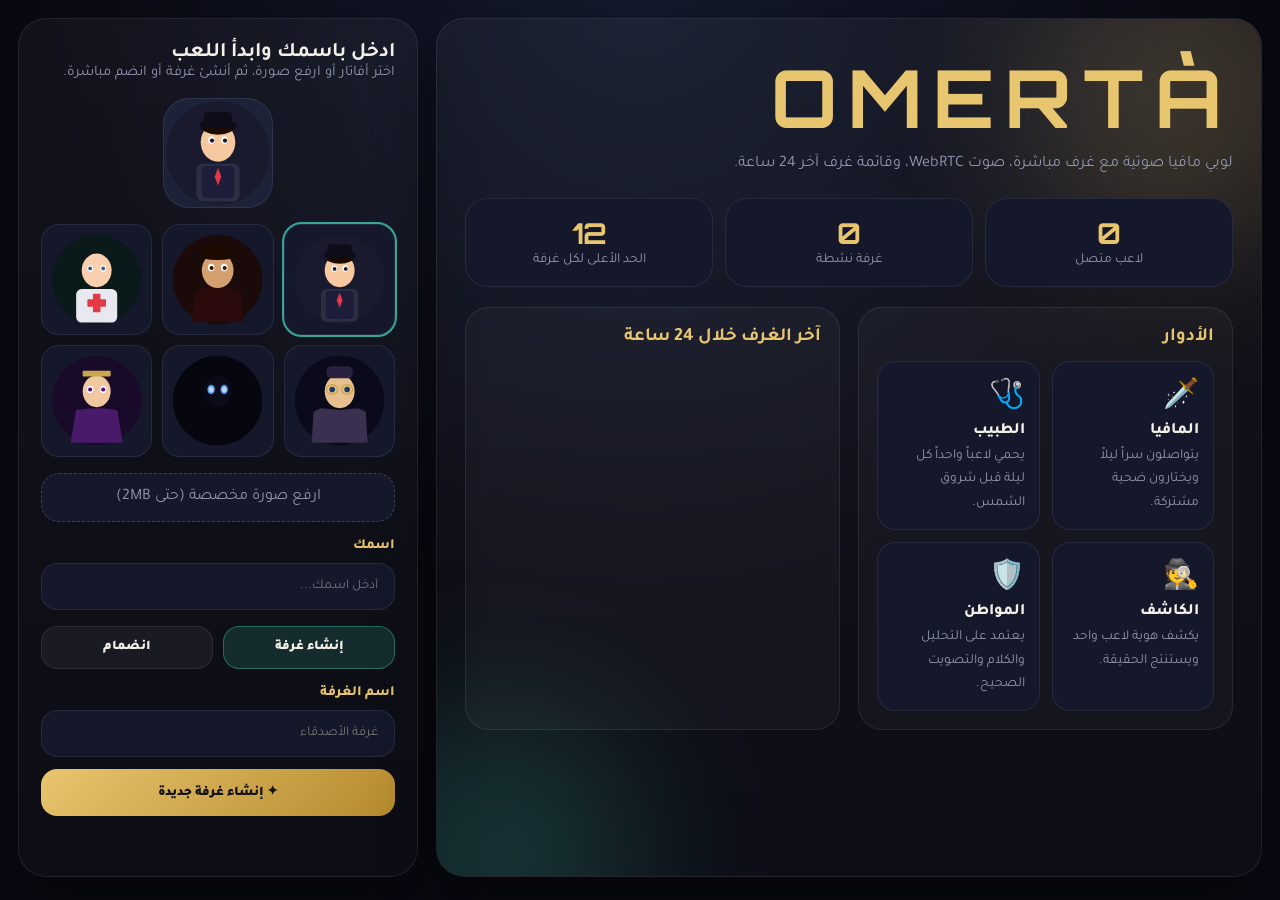
==== templates/index.html @ 63daa4bb "full new version mafia project" ====
<!DOCTYPE html>
<html lang="ar" dir="rtl">
<head>
<meta charset="UTF-8"/>
<meta name="viewport" content="width=device-width,initial-scale=1.0"/>
<title>Omertà — اللوبي</title>
<link rel="preconnect" href="https://fonts.googleapis.com"/>
<link href="https://fonts.googleapis.com/css2?family=Tajawal:wght@300;400;500;700;800&family=Orbitron:wght@500;700;900&display=swap" rel="stylesheet"/>
<style>
:root{--bg:#090912;--card:#15182b;--card2:#1d2239;--line:rgba(255,255,255,.08);--gold:#e8c56f;--mint:#44e4c5;--danger:#ff5a6c;--text:#f4f0e8;--muted:#9095ae;--shadow:0 24px 60px rgba(0,0,0,.4);--font:'Tajawal',sans-serif}
*{box-sizing:border-box}html,body{margin:0;background:radial-gradient(circle at top,#141a2d 0%,#090912 55%);color:var(--text);font-family:var(--font);min-height:100%}
body{padding:18px}button,input{font-family:var(--font)}button{cursor:pointer;border:none}
.page{max-width:1280px;margin:0 auto;display:grid;grid-template-columns:minmax(0,1.05fr) 400px;gap:18px}
.hero,.panel{background:linear-gradient(180deg,rgba(255,255,255,.04),rgba(255,255,255,.02));border:1px solid var(--line);border-radius:28px;box-shadow:var(--shadow)}
.hero{padding:28px;overflow:hidden;position:relative}.orb{position:absolute;border-radius:50%;filter:blur(80px);opacity:.2}.o1{width:320px;height:320px;background:var(--gold);top:-80px;right:-80px}.o2{width:280px;height:280px;background:var(--mint);left:-80px;bottom:-120px}
.brand{position:relative;z-index:2}.brand h1{font-family:'Orbitron',sans-serif;margin:0;font-size:clamp(2.7rem,8vw,5rem);letter-spacing:.14em;color:var(--gold)}.brand p{margin:.5rem 0 0;color:var(--muted);font-size:1rem}
.stats{display:grid;grid-template-columns:repeat(3,1fr);gap:12px;margin-top:24px;position:relative;z-index:2}.stat{background:var(--card);border:1px solid var(--line);border-radius:22px;padding:16px;text-align:center}.stat strong{display:block;font-family:'Orbitron',sans-serif;color:var(--gold);font-size:1.8rem}.stat span{color:var(--muted);font-size:.86rem}
.hero-grid{position:relative;z-index:2;display:grid;grid-template-columns:1fr 1fr;gap:18px;margin-top:20px}
.block{background:rgba(255,255,255,.03);border:1px solid var(--line);border-radius:24px;padding:18px}.block h3{margin:0 0 12px;color:var(--gold)}
.roles{display:grid;grid-template-columns:repeat(2,1fr);gap:12px}.role{background:var(--card);border:1px solid var(--line);border-radius:18px;padding:14px}.role .i{font-size:1.8rem}.role .n{font-weight:800;margin-top:6px}.role .d{color:var(--muted);font-size:.86rem;line-height:1.7;margin-top:4px}
.room-list{display:grid;gap:12px;max-height:470px;overflow:auto;padding-right:2px}.room-item{background:var(--card);border:1px solid var(--line);border-radius:20px;padding:14px;display:grid;gap:8px}.room-item-top{display:flex;justify-content:space-between;gap:10px;align-items:center}.room-name{font-weight:900}.room-meta{color:var(--muted);font-size:.85rem}.room-tags{display:flex;gap:8px;flex-wrap:wrap}.tag{border:1px solid var(--line);background:rgba(255,255,255,.05);padding:4px 8px;border-radius:999px;font-size:.78rem}.join-small{justify-self:start;background:linear-gradient(135deg,var(--mint),#16a98a);color:#04100e;padding:10px 14px;border-radius:14px;font-weight:900}
.panel{padding:22px;display:flex;flex-direction:column;gap:16px}.panel h2{margin:0;font-size:1.3rem}.sub{color:var(--muted);font-size:.92rem}
.avatar-preview{width:110px;height:110px;border-radius:26px;background:var(--card2);border:1px solid var(--line);display:grid;place-items:center;margin:auto;overflow:hidden}.avatar-preview svg,.avatar-preview img{width:100%;height:100%;object-fit:cover}
.avatar-grid{display:grid;grid-template-columns:repeat(3,1fr);gap:10px}.avatar-btn{background:var(--card);border:1px solid var(--line);border-radius:18px;padding:8px;display:grid;place-items:center;position:relative;aspect-ratio:1}.avatar-btn.active{outline:2px solid rgba(68,228,197,.7)}.avatar-btn svg,.avatar-btn img{width:100%;height:100%;object-fit:contain}
.field{display:grid;gap:8px}.field label{font-size:.88rem;color:var(--gold);font-weight:800}.field input{background:var(--card);border:1px solid var(--line);color:var(--text);border-radius:16px;padding:14px 16px;outline:none}.tabs{display:grid;grid-template-columns:1fr 1fr;gap:10px}.tab{padding:12px;border-radius:16px;background:rgba(255,255,255,.05);color:var(--text);border:1px solid var(--line);font-weight:900}.tab.active{background:rgba(68,228,197,.14);border-color:rgba(68,228,197,.35)}.section{display:none;gap:12px}.section.active{display:grid}.primary{background:linear-gradient(135deg,var(--gold),#b58a2d);color:#111;padding:14px 18px;border-radius:16px;font-weight:900}.upload{background:var(--card);border:1px dashed rgba(255,255,255,.18);border-radius:18px;padding:14px;text-align:center;color:var(--muted);position:relative}.upload input{position:absolute;inset:0;opacity:0;cursor:pointer}.feedback{min-height:22px;color:var(--danger);font-size:.9rem}
.modal{position:fixed;inset:0;background:rgba(0,0,0,.72);display:none;align-items:center;justify-content:center;padding:20px}.modal.show{display:flex}.modal-card{width:min(420px,92vw);background:linear-gradient(180deg,#1a1f35,#111522);border:1px solid var(--line);border-radius:26px;padding:24px;text-align:center;box-shadow:var(--shadow)}.modal-card h3{margin:8px 0}.modal-card p{color:#d5d9ea;line-height:1.8}.modal-actions{display:flex;gap:10px;justify-content:center}.modal-actions button{padding:12px 16px;border-radius:14px;font-weight:900}.yes{background:linear-gradient(135deg,var(--mint),#16a98a)}.no{background:rgba(255,255,255,.08);color:var(--text)}
@media (max-width: 1040px){.page{grid-template-columns:1fr}.hero-grid{grid-template-columns:1fr}.panel{order:-1}}
@media (max-width: 640px){body{padding:10px}.hero,.panel{border-radius:22px;padding:16px}.stats{grid-template-columns:1fr 1fr}.avatar-grid{grid-template-columns:repeat(3,1fr)}}
</style>
</head>
<body>
<div class="page">
  <section class="hero">
    <div class="orb o1"></div><div class="orb o2"></div>
    <div class="brand">
      <h1>OMERTÀ</h1>
      <p>لوبي مافيا صوتية مع غرف مباشرة، صوت WebRTC، وقائمة غرف آخر 24 ساعة.</p>
    </div>
    <div class="stats">
      <div class="stat"><strong id="statPlayers">0</strong><span>لاعب متصل</span></div>
      <div class="stat"><strong id="statRooms">0</strong><span>غرفة نشطة</span></div>
      <div class="stat"><strong>12</strong><span>الحد الأعلى لكل غرفة</span></div>
    </div>
    <div class="hero-grid">
      <div class="block">
        <h3>الأدوار</h3>
        <div class="roles">
          <div class="role"><div class="i">🗡️</div><div class="n">المافيا</div><div class="d">يتواصلون سراً ليلاً ويختارون ضحية مشتركة.</div></div>
          <div class="role"><div class="i">🩺</div><div class="n">الطبيب</div><div class="d">يحمي لاعباً واحداً كل ليلة قبل شروق الشمس.</div></div>
          <div class="role"><div class="i">🕵️</div><div class="n">الكاشف</div><div class="d">يكشف هوية لاعب واحد ويستنتج الحقيقة.</div></div>
          <div class="role"><div class="i">🛡️</div><div class="n">المواطن</div><div class="d">يعتمد على التحليل والكلام والتصويت الصحيح.</div></div>
        </div>
      </div>
      <div class="block">
        <h3>آخر الغرف خلال 24 ساعة</h3>
        <div class="room-list" id="recentRooms"></div>
      </div>
    </div>
  </section>

  <aside class="panel">
    <div>
      <h2>ادخل باسمك وابدأ اللعب</h2>
      <div class="sub">اختر أفاتار أو ارفع صورة، ثم أنشئ غرفة أو انضم مباشرة.</div>
    </div>
    <div class="avatar-preview" id="avatarPreview"></div>
    <div class="avatar-grid" id="avatarGrid"></div>
    <div class="upload">ارفع صورة مخصصة (حتى 2MB)<input type="file" id="imgUpload" accept="image/*"></div>

    <div class="field"><label>اسمك</label><input id="username" maxlength="24" placeholder="أدخل اسمك..."></div>
    <div class="tabs">
      <button class="tab active" id="tabCreate" onclick="switchTab('create')">إنشاء غرفة</button>
      <button class="tab" id="tabJoin" onclick="switchTab('join')">انضمام</button>
    </div>
    <div class="section active" id="secCreate">
      <div class="field"><label>اسم الغرفة</label><input id="roomNameInput" maxlength="40" placeholder="غرفة الأصدقاء"></div>
      <button class="primary" onclick="createRoom()">✦ إنشاء غرفة جديدة</button>
    </div>
    <div class="section" id="secJoin">
      <div class="field"><label>كود الغرفة</label><input id="roomCode" maxlength="8" placeholder="XXXXXXXX" oninput="this.value=this.value.toUpperCase()"></div>
      <button class="primary" onclick="joinRoom()">✦ الدخول إلى الغرفة</button>
    </div>
    <div class="feedback" id="feedback"></div>
  </aside>
</div>

<div class="modal" id="nameModal">
  <div class="modal-card">
    <div style="font-size:2.5rem">⚠️</div>
    <h3>الاسم مستخدم</h3>
    <p>هذا الاسم موجود بالفعل. هل تريد استعمال الاسم المقترح <strong id="suggestedName">—</strong>؟</p>
    <div class="modal-actions">
      <button class="yes" id="btnUseSuggested">استخدم المقترح</button>
      <button class="no" id="btnCloseModal">إلغاء</button>
    </div>
  </div>
</div>

<script>
const CHARS=[
  {id:'char1',svg:'<svg viewBox="0 0 100 100" xmlns="http://www.w3.org/2000/svg"><circle cx="50" cy="50" r="48" fill="#1a1a2e"/><rect x="30" y="60" width="40" height="35" rx="6" fill="#2d2d44"/><rect x="35" y="62" width="30" height="30" rx="4" fill="#1e1e3a"/><polygon points="50,64 47,72 50,80 53,72" fill="#e63946"/><ellipse cx="50" cy="40" rx="16" ry="18" fill="#f5c8a0"/><ellipse cx="50" cy="25" rx="16" ry="8" fill="#1a0a00"/><ellipse cx="44" cy="38" rx="3" ry="3.5" fill="#fff"/><ellipse cx="56" cy="38" rx="3" ry="3.5" fill="#fff"/><circle cx="44.5" cy="38.5" r="2" fill="#1a1a2e"/><circle cx="56.5" cy="38.5" r="2" fill="#1a1a2e"/><rect x="33" y="22" width="34" height="5" rx="2" fill="#0d0d1a"/><rect x="37" y="12" width="26" height="12" rx="4" fill="#0d0d1a"/></svg>'},
  {id:'char2',svg:'<svg viewBox="0 0 100 100" xmlns="http://www.w3.org/2000/svg"><circle cx="50" cy="50" r="48" fill="#1a0a0a"/><path d="M25 65 Q30 58 50 58 Q70 58 75 65 L78 95 L22 95 Z" fill="#2a0a0a"/><ellipse cx="50" cy="40" rx="17" ry="19" fill="#d4a070"/><ellipse cx="43" cy="37" rx="3.5" ry="4" fill="#fff"/><ellipse cx="57" cy="37" rx="3.5" ry="4" fill="#fff"/><circle cx="43.5" cy="37.5" r="2.2" fill="#3a1000"/><circle cx="57.5" cy="37.5" r="2.2" fill="#3a1000"/><ellipse cx="50" cy="24" rx="20" ry="5" fill="#1a0a00"/><rect x="35" y="13" width="30" height="13" rx="5" fill="#1a0a00"/></svg>'},
  {id:'char3',svg:'<svg viewBox="0 0 100 100" xmlns="http://www.w3.org/2000/svg"><circle cx="50" cy="50" r="48" fill="#0a1a1a"/><rect x="28" y="60" width="44" height="36" rx="6" fill="#e8e8f0"/><rect x="46" y="65" width="8" height="20" rx="1" fill="#e63946"/><rect x="40" y="71" width="20" height="8" rx="1" fill="#e63946"/><ellipse cx="50" cy="40" rx="16" ry="18" fill="#f8d0b0"/><ellipse cx="43" cy="38" rx="3" ry="3.5" fill="#fff"/><ellipse cx="57" cy="38" rx="3" ry="3.5" fill="#fff"/><circle cx="43" cy="38" r="2" fill="#2d5a8e"/><circle cx="57" cy="38" r="2" fill="#2d5a8e"/></svg>'},
  {id:'char4',svg:'<svg viewBox="0 0 100 100" xmlns="http://www.w3.org/2000/svg"><circle cx="50" cy="50" r="48" fill="#0a0a1a"/><path d="M22 62 L30 58 L50 60 L70 58 L78 62 L80 95 L20 95Z" fill="#3a3050"/><ellipse cx="50" cy="40" rx="16" ry="18" fill="#e8c090"/><rect x="36" y="13" width="28" height="13" rx="5" fill="#2a2040"/><ellipse cx="42" cy="38" rx="6" ry="5" fill="none" stroke="#c9a84c" stroke-width="1.5"/><ellipse cx="58" cy="38" rx="6" ry="5" fill="none" stroke="#c9a84c" stroke-width="1.5"/><circle cx="42" cy="38" r="3" fill="#1a3a5f"/><circle cx="58" cy="38" r="3" fill="#1a3a5f"/></svg>'},
  {id:'char5',svg:'<svg viewBox="0 0 100 100" xmlns="http://www.w3.org/2000/svg"><circle cx="50" cy="50" r="48" fill="#06060e"/><ellipse cx="50" cy="40" rx="15" ry="17" fill="#0a0a1a"/><ellipse cx="43" cy="38" rx="4" ry="5" fill="#60aaff" opacity=".9"/><ellipse cx="57" cy="38" rx="4" ry="5" fill="#60aaff" opacity=".9"/><ellipse cx="43" cy="38" rx="2.5" ry="3" fill="#fff" opacity=".6"/><ellipse cx="57" cy="38" rx="2.5" ry="3" fill="#fff" opacity=".6"/></svg>'},
  {id:'char6',svg:'<svg viewBox="0 0 100 100" xmlns="http://www.w3.org/2000/svg"><circle cx="50" cy="50" r="48" fill="#1a0a2a"/><path d="M28 60 Q50 56 72 60 L78 95 L22 95Z" fill="#4a1a6a"/><ellipse cx="50" cy="40" rx="15" ry="17" fill="#f0c8a0"/><rect x="35" y="18" width="30" height="6" rx="1" fill="#c9a84c"/><ellipse cx="43" cy="38" rx="3.5" ry="4" fill="#fff"/><ellipse cx="57" cy="38" rx="3.5" ry="4" fill="#fff"/><circle cx="43" cy="38" r="2.2" fill="#6a0080"/><circle cx="57" cy="38" r="2.2" fill="#6a0080"/></svg>'}
];
let selected='char1',customImg=localStorage.getItem('omerta_custom')||'',isCustom=!!customImg,pendingJoin=null;
function setFeedback(msg=''){document.getElementById('feedback').textContent=msg}
function avatarHtml(id){if(isCustom&&customImg)return `<img src="${customImg}" alt="avatar">`;return (CHARS.find(c=>c.id===id)||CHARS[0]).svg}
function renderPreview(){document.getElementById('avatarPreview').innerHTML=avatarHtml(selected)}
function renderGrid(){const g=document.getElementById('avatarGrid');g.innerHTML='';CHARS.forEach(c=>{const b=document.createElement('button');b.className='avatar-btn'+(!isCustom&&selected===c.id?' active':'');b.innerHTML=c.svg;b.onclick=()=>{selected=c.id;isCustom=false;localStorage.removeItem('omerta_custom');renderGrid();renderPreview()};g.appendChild(b)})}
function switchTab(tab){['create','join'].forEach(name=>{document.getElementById('tab'+name.charAt(0).toUpperCase()+name.slice(1)).classList.toggle('active',name===tab);document.getElementById('sec'+name.charAt(0).toUpperCase()+name.slice(1)).classList.toggle('active',name===tab)})}
function saveLocal(name){localStorage.setItem('omerta_user',name);localStorage.setItem('omerta_char',selected);localStorage.setItem('omerta_avatarType',isCustom?'custom':'builtin');if(isCustom&&customImg)localStorage.setItem('omerta_custom',customImg);else localStorage.removeItem('omerta_custom')}
async function createRoom(){const name=(document.getElementById('username').value||'').trim();if(!name){setFeedback('أدخل اسمك أولاً');return}setFeedback('جارٍ إنشاء الغرفة...');try{const room_name=(document.getElementById('roomNameInput').value||'').trim();const res=await fetch('/create_room',{method:'POST',headers:{'Content-Type':'application/json'},body:JSON.stringify({room_name})});const data=await res.json();if(data.success){saveLocal(name);location.href=`/room/${data.room_id}`}else setFeedback('تعذر إنشاء الغرفة')}catch{setFeedback('تعذر الاتصال بالسيرفر')}}
async function joinRoom(roomToken=null){const name=(document.getElementById('username').value||'').trim();const token=(roomToken||(document.getElementById('roomCode').value||'')).trim().toUpperCase();if(!name){setFeedback('أدخل اسمك أولاً');return}if(token.length<4){setFeedback('أدخل كود الغرفة');return}setFeedback('جارٍ التحقق من الغرفة...');try{const res=await fetch(`/room_exists/${token}`);const data=await res.json();if(!data.exists){setFeedback('الغرفة غير موجودة');return}if(data.is_full){setFeedback('الغرفة ممتلئة');return}const check=await fetch('/check_name',{method:'POST',headers:{'Content-Type':'application/json'},body:JSON.stringify({token,username:name})});const nd=await check.json();if(nd.taken){pendingJoin={token,suggested:nd.suggested};document.getElementById('suggestedName').textContent=nd.suggested;document.getElementById('nameModal').classList.add('show');setFeedback('');return}saveLocal(name);location.href=`/room/${token}`}catch{setFeedback('تعذر الاتصال بالسيرفر')}}
function attachRoomActions(){document.querySelectorAll('[data-room-token]').forEach(btn=>btn.onclick=()=>joinRoom(btn.dataset.roomToken))}
async function refreshStats(){try{const [sRes,rRes]=await Promise.all([fetch('/api/stats'),fetch('/api/rooms_recent')]);const stats=await sRes.json();const rooms=await rRes.json();document.getElementById('statPlayers').textContent=stats.players;document.getElementById('statRooms').textContent=stats.rooms;const wrap=document.getElementById('recentRooms');wrap.innerHTML='';(rooms.rooms||[]).forEach(room=>{const item=document.createElement('div');item.className='room-item';item.innerHTML=`<div class="room-item-top"><div><div class="room-name">${room.room_name}</div><div class="room-meta">${room.token}</div></div><div class="tag">${room.players}/${room.capacity}</div></div><div class="room-tags"><span class="tag">${room.started?'جولة جارية':'بانتظار اللاعبين'}</span><span class="tag">آخر 24 ساعة</span></div><button class="join-small" data-room-token="${room.token}">دخول</button>`;wrap.appendChild(item)});if(!(rooms.rooms||[]).length){wrap.innerHTML='<div class="room-item"><div class="room-meta">لا توجد غرف حديثة بعد. أنشئ أول غرفة!</div></div>'}attachRoomActions()}catch{}}
document.getElementById('imgUpload').addEventListener('change',e=>{const file=e.target.files[0];if(!file)return;if(file.size>2*1024*1024){setFeedback('الصورة أكبر من 2MB');return}const reader=new FileReader();reader.onload=ev=>{customImg=ev.target.result;isCustom=true;renderGrid();renderPreview()};reader.readAsDataURL(file)});
document.getElementById('btnUseSuggested').addEventListener('click',()=>{if(!pendingJoin)return;document.getElementById('username').value=pendingJoin.suggested;document.getElementById('nameModal').classList.remove('show');saveLocal(pendingJoin.suggested);location.href=`/room/${pendingJoin.token}`});
document.getElementById('btnCloseModal').addEventListener('click',()=>{document.getElementById('nameModal').classList.remove('show');pendingJoin=null});
window.switchTab=switchTab;window.createRoom=createRoom;window.joinRoom=joinRoom;
window.addEventListener('DOMContentLoaded',()=>{const n=localStorage.getItem('omerta_user');const c=localStorage.getItem('omerta_char');if(n)document.getElementById('username').value=n;if(c)selected=c;renderGrid();renderPreview();refreshStats();setInterval(refreshStats,7000)})
</script>
</body>
</html>
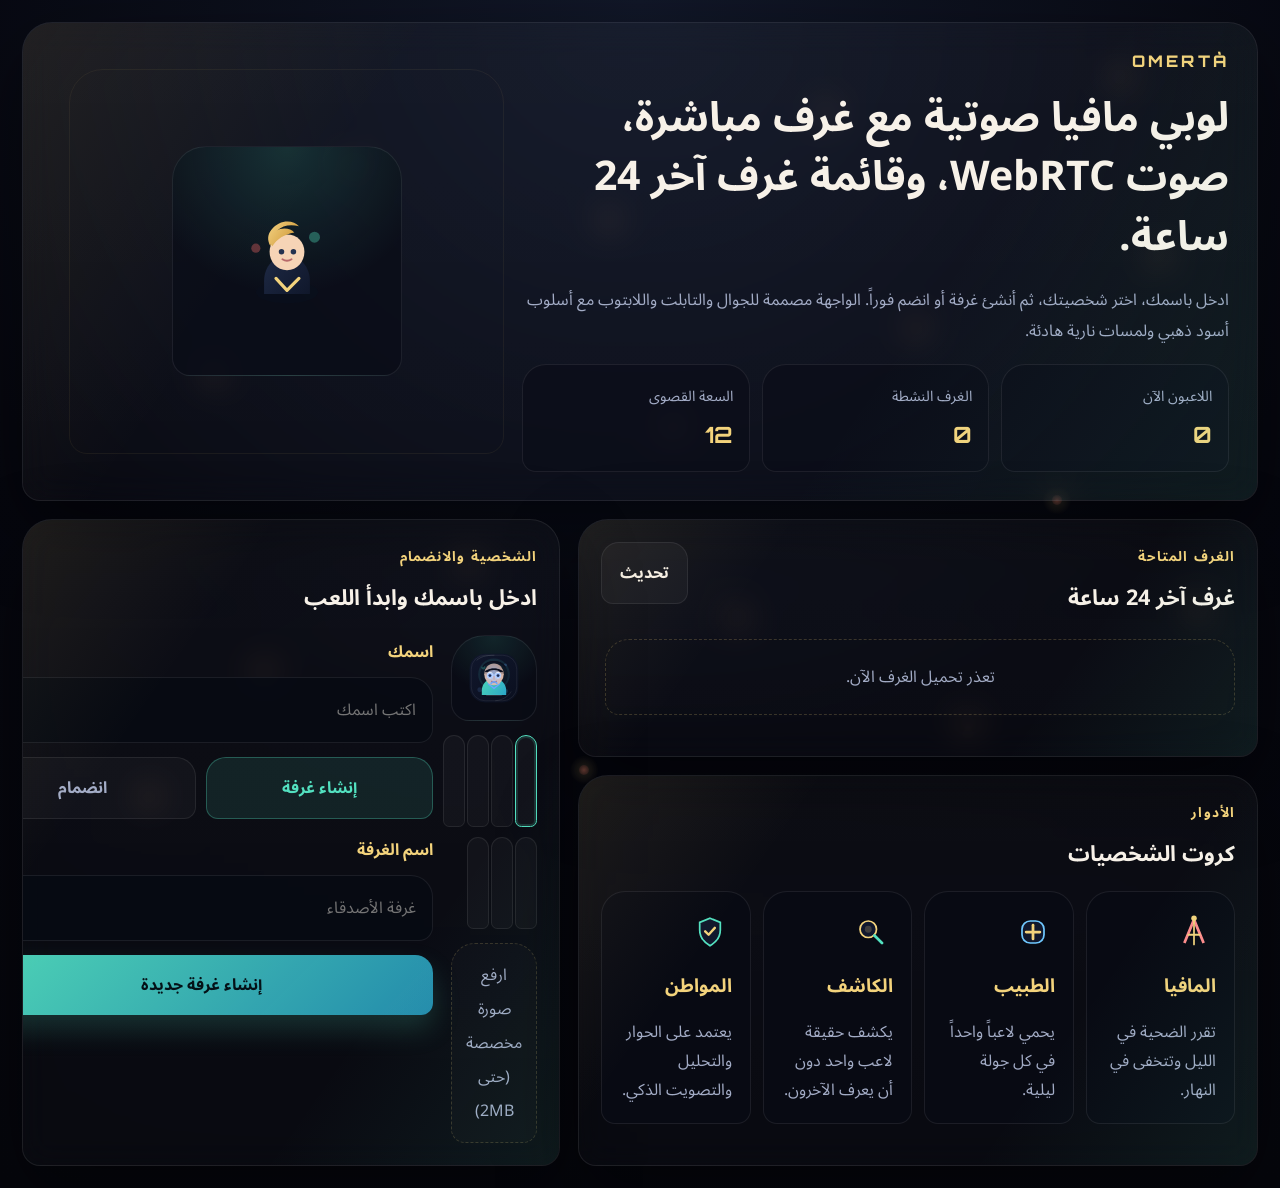
==== commit 23cb5078: "full new version mafia project" ====
--- a/templates/index.html
+++ b/templates/index.html
@@ -1,126 +1,158 @@
 <!DOCTYPE html>
 <html lang="ar" dir="rtl">
 <head>
-<meta charset="UTF-8"/>
-<meta name="viewport" content="width=device-width,initial-scale=1.0"/>
-<title>Omertà — اللوبي</title>
-<link rel="preconnect" href="https://fonts.googleapis.com"/>
-<link href="https://fonts.googleapis.com/css2?family=Tajawal:wght@300;400;500;700;800&family=Orbitron:wght@500;700;900&display=swap" rel="stylesheet"/>
-<style>
-:root{--bg:#090912;--card:#15182b;--card2:#1d2239;--line:rgba(255,255,255,.08);--gold:#e8c56f;--mint:#44e4c5;--danger:#ff5a6c;--text:#f4f0e8;--muted:#9095ae;--shadow:0 24px 60px rgba(0,0,0,.4);--font:'Tajawal',sans-serif}
-*{box-sizing:border-box}html,body{margin:0;background:radial-gradient(circle at top,#141a2d 0%,#090912 55%);color:var(--text);font-family:var(--font);min-height:100%}
-body{padding:18px}button,input{font-family:var(--font)}button{cursor:pointer;border:none}
-.page{max-width:1280px;margin:0 auto;display:grid;grid-template-columns:minmax(0,1.05fr) 400px;gap:18px}
-.hero,.panel{background:linear-gradient(180deg,rgba(255,255,255,.04),rgba(255,255,255,.02));border:1px solid var(--line);border-radius:28px;box-shadow:var(--shadow)}
-.hero{padding:28px;overflow:hidden;position:relative}.orb{position:absolute;border-radius:50%;filter:blur(80px);opacity:.2}.o1{width:320px;height:320px;background:var(--gold);top:-80px;right:-80px}.o2{width:280px;height:280px;background:var(--mint);left:-80px;bottom:-120px}
-.brand{position:relative;z-index:2}.brand h1{font-family:'Orbitron',sans-serif;margin:0;font-size:clamp(2.7rem,8vw,5rem);letter-spacing:.14em;color:var(--gold)}.brand p{margin:.5rem 0 0;color:var(--muted);font-size:1rem}
-.stats{display:grid;grid-template-columns:repeat(3,1fr);gap:12px;margin-top:24px;position:relative;z-index:2}.stat{background:var(--card);border:1px solid var(--line);border-radius:22px;padding:16px;text-align:center}.stat strong{display:block;font-family:'Orbitron',sans-serif;color:var(--gold);font-size:1.8rem}.stat span{color:var(--muted);font-size:.86rem}
-.hero-grid{position:relative;z-index:2;display:grid;grid-template-columns:1fr 1fr;gap:18px;margin-top:20px}
-.block{background:rgba(255,255,255,.03);border:1px solid var(--line);border-radius:24px;padding:18px}.block h3{margin:0 0 12px;color:var(--gold)}
-.roles{display:grid;grid-template-columns:repeat(2,1fr);gap:12px}.role{background:var(--card);border:1px solid var(--line);border-radius:18px;padding:14px}.role .i{font-size:1.8rem}.role .n{font-weight:800;margin-top:6px}.role .d{color:var(--muted);font-size:.86rem;line-height:1.7;margin-top:4px}
-.room-list{display:grid;gap:12px;max-height:470px;overflow:auto;padding-right:2px}.room-item{background:var(--card);border:1px solid var(--line);border-radius:20px;padding:14px;display:grid;gap:8px}.room-item-top{display:flex;justify-content:space-between;gap:10px;align-items:center}.room-name{font-weight:900}.room-meta{color:var(--muted);font-size:.85rem}.room-tags{display:flex;gap:8px;flex-wrap:wrap}.tag{border:1px solid var(--line);background:rgba(255,255,255,.05);padding:4px 8px;border-radius:999px;font-size:.78rem}.join-small{justify-self:start;background:linear-gradient(135deg,var(--mint),#16a98a);color:#04100e;padding:10px 14px;border-radius:14px;font-weight:900}
-.panel{padding:22px;display:flex;flex-direction:column;gap:16px}.panel h2{margin:0;font-size:1.3rem}.sub{color:var(--muted);font-size:.92rem}
-.avatar-preview{width:110px;height:110px;border-radius:26px;background:var(--card2);border:1px solid var(--line);display:grid;place-items:center;margin:auto;overflow:hidden}.avatar-preview svg,.avatar-preview img{width:100%;height:100%;object-fit:cover}
-.avatar-grid{display:grid;grid-template-columns:repeat(3,1fr);gap:10px}.avatar-btn{background:var(--card);border:1px solid var(--line);border-radius:18px;padding:8px;display:grid;place-items:center;position:relative;aspect-ratio:1}.avatar-btn.active{outline:2px solid rgba(68,228,197,.7)}.avatar-btn svg,.avatar-btn img{width:100%;height:100%;object-fit:contain}
-.field{display:grid;gap:8px}.field label{font-size:.88rem;color:var(--gold);font-weight:800}.field input{background:var(--card);border:1px solid var(--line);color:var(--text);border-radius:16px;padding:14px 16px;outline:none}.tabs{display:grid;grid-template-columns:1fr 1fr;gap:10px}.tab{padding:12px;border-radius:16px;background:rgba(255,255,255,.05);color:var(--text);border:1px solid var(--line);font-weight:900}.tab.active{background:rgba(68,228,197,.14);border-color:rgba(68,228,197,.35)}.section{display:none;gap:12px}.section.active{display:grid}.primary{background:linear-gradient(135deg,var(--gold),#b58a2d);color:#111;padding:14px 18px;border-radius:16px;font-weight:900}.upload{background:var(--card);border:1px dashed rgba(255,255,255,.18);border-radius:18px;padding:14px;text-align:center;color:var(--muted);position:relative}.upload input{position:absolute;inset:0;opacity:0;cursor:pointer}.feedback{min-height:22px;color:var(--danger);font-size:.9rem}
-.modal{position:fixed;inset:0;background:rgba(0,0,0,.72);display:none;align-items:center;justify-content:center;padding:20px}.modal.show{display:flex}.modal-card{width:min(420px,92vw);background:linear-gradient(180deg,#1a1f35,#111522);border:1px solid var(--line);border-radius:26px;padding:24px;text-align:center;box-shadow:var(--shadow)}.modal-card h3{margin:8px 0}.modal-card p{color:#d5d9ea;line-height:1.8}.modal-actions{display:flex;gap:10px;justify-content:center}.modal-actions button{padding:12px 16px;border-radius:14px;font-weight:900}.yes{background:linear-gradient(135deg,var(--mint),#16a98a)}.no{background:rgba(255,255,255,.08);color:var(--text)}
-@media (max-width: 1040px){.page{grid-template-columns:1fr}.hero-grid{grid-template-columns:1fr}.panel{order:-1}}
-@media (max-width: 640px){body{padding:10px}.hero,.panel{border-radius:22px;padding:16px}.stats{grid-template-columns:1fr 1fr}.avatar-grid{grid-template-columns:repeat(3,1fr)}}
-</style>
+  <meta charset="UTF-8" />
+  <meta name="viewport" content="width=device-width, initial-scale=1.0" />
+  <title>OMERTÀ — اللوبي</title>
+  <link rel="preconnect" href="https://fonts.googleapis.com" />
+  <link rel="preconnect" href="https://fonts.gstatic.com" crossorigin />
+  <link href="https://fonts.googleapis.com/css2?family=Noto+Sans+Arabic:wght@300;400;500;700;800&family=Orbitron:wght@500;700;900&display=swap" rel="stylesheet" />
+  <link rel="stylesheet" href="/static/css/index.css" />
 </head>
 <body>
-<div class="page">
-  <section class="hero">
-    <div class="orb o1"></div><div class="orb o2"></div>
-    <div class="brand">
-      <h1>OMERTÀ</h1>
-      <p>لوبي مافيا صوتية مع غرف مباشرة، صوت WebRTC، وقائمة غرف آخر 24 ساعة.</p>
-    </div>
-    <div class="stats">
-      <div class="stat"><strong id="statPlayers">0</strong><span>لاعب متصل</span></div>
-      <div class="stat"><strong id="statRooms">0</strong><span>غرفة نشطة</span></div>
-      <div class="stat"><strong>12</strong><span>الحد الأعلى لكل غرفة</span></div>
-    </div>
-    <div class="hero-grid">
-      <div class="block">
-        <h3>الأدوار</h3>
-        <div class="roles">
-          <div class="role"><div class="i">🗡️</div><div class="n">المافيا</div><div class="d">يتواصلون سراً ليلاً ويختارون ضحية مشتركة.</div></div>
-          <div class="role"><div class="i">🩺</div><div class="n">الطبيب</div><div class="d">يحمي لاعباً واحداً كل ليلة قبل شروق الشمس.</div></div>
-          <div class="role"><div class="i">🕵️</div><div class="n">الكاشف</div><div class="d">يكشف هوية لاعب واحد ويستنتج الحقيقة.</div></div>
-          <div class="role"><div class="i">🛡️</div><div class="n">المواطن</div><div class="d">يعتمد على التحليل والكلام والتصويت الصحيح.</div></div>
+  <div class="firefield" aria-hidden="true">
+    <span class="spark s1"></span><span class="spark s2"></span><span class="spark s3"></span><span class="spark s4"></span>
+    <span class="spark s5"></span><span class="spark s6"></span><span class="spark s7"></span><span class="spark s8"></span>
+    <span class="spark s9"></span><span class="spark s10"></span><span class="spark s11"></span><span class="spark s12"></span>
+    <span class="spark s13"></span><span class="spark s14"></span><span class="spark s15"></span><span class="spark s16"></span>
+  </div>
+
+  <main class="page-shell">
+    <section class="hero-card panel-card">
+      <div class="hero-copy">
+        <div class="hero-badge">OMERTÀ</div>
+        <h1>لوبي مافيا صوتية مع غرف مباشرة، صوت WebRTC، وقائمة غرف آخر 24 ساعة.</h1>
+        <p>
+          ادخل باسمك، اختر شخصيتك، ثم أنشئ غرفة أو انضم فوراً. الواجهة مصممة للجوال والتابلت واللابتوب
+          مع أسلوب أسود ذهبي ولمسات نارية هادئة.
+        </p>
+        <div class="hero-stats">
+          <div class="stat-box">
+            <span class="stat-label">اللاعبون الآن</span>
+            <strong id="statPlayers">0</strong>
+          </div>
+          <div class="stat-box">
+            <span class="stat-label">الغرف النشطة</span>
+            <strong id="statRooms">0</strong>
+          </div>
+          <div class="stat-box">
+            <span class="stat-label">السعة القصوى</span>
+            <strong>12</strong>
+          </div>
         </div>
       </div>
-      <div class="block">
-        <h3>آخر الغرف خلال 24 ساعة</h3>
-        <div class="room-list" id="recentRooms"></div>
+      <div class="hero-art">
+        <div class="mascot-shell">
+          <img src="/static/svg/mascot-leon.svg" alt="Mascot" class="mascot" />
+        </div>
+        <div class="hero-lines"></div>
+      </div>
+    </section>
+
+    <section class="rooms-card panel-card">
+      <div class="panel-head">
+        <div>
+          <div class="eyebrow">الغرف المتاحة</div>
+          <h2>غرف آخر 24 ساعة</h2>
+        </div>
+        <button class="ghost-btn" type="button" id="refreshRoomsBtn">تحديث</button>
+      </div>
+      <div class="rooms-list" id="recentRooms"></div>
+    </section>
+
+    <section class="builder-card panel-card">
+      <div class="panel-head compact">
+        <div>
+          <div class="eyebrow">الشخصية والانضمام</div>
+          <h2>ادخل باسمك وابدأ اللعب</h2>
+        </div>
+      </div>
+      <div class="builder-layout">
+        <div class="avatar-zone">
+          <div class="avatar-preview" id="avatarPreview"></div>
+          <div class="avatar-grid" id="avatarGrid"></div>
+          <label class="upload-zone" for="imgUpload">
+            <span>ارفع صورة مخصصة (حتى 2MB)</span>
+            <input type="file" id="imgUpload" accept="image/*" />
+          </label>
+        </div>
+        <div class="form-zone">
+          <div class="field">
+            <label for="username">اسمك</label>
+            <input id="username" maxlength="24" placeholder="اكتب اسمك" autocomplete="off" />
+          </div>
+          <div class="tab-row">
+            <button class="tab-btn active" type="button" id="tabCreate">إنشاء غرفة</button>
+            <button class="tab-btn" type="button" id="tabJoin">انضمام</button>
+          </div>
+          <div class="tab-pane active" id="paneCreate">
+            <div class="field">
+              <label for="roomNameInput">اسم الغرفة</label>
+              <input id="roomNameInput" maxlength="40" placeholder="غرفة الأصدقاء" />
+            </div>
+            <button class="primary-btn" type="button" id="createRoomBtn">إنشاء غرفة جديدة</button>
+          </div>
+          <div class="tab-pane" id="paneJoin">
+            <div class="field">
+              <label for="roomCode">كود الغرفة</label>
+              <input id="roomCode" maxlength="8" placeholder="XXXXXXXX" />
+            </div>
+            <button class="primary-btn" type="button" id="joinRoomBtn">الدخول إلى الغرفة</button>
+          </div>
+          <div class="feedback" id="feedback"></div>
+        </div>
+      </div>
+    </section>
+
+    <section class="roles-card panel-card">
+      <div class="panel-head compact">
+        <div>
+          <div class="eyebrow">الأدوار</div>
+          <h2>كروت الشخصيات</h2>
+        </div>
+      </div>
+      <div class="roles-grid">
+        <article class="role-card">
+          <img src="/static/svg/role-mafia.svg" alt="مافيا" />
+          <h3>المافيا</h3>
+          <p>تقرر الضحية في الليل وتتخفى في النهار.</p>
+        </article>
+        <article class="role-card">
+          <img src="/static/svg/role-doctor.svg" alt="طبيب" />
+          <h3>الطبيب</h3>
+          <p>يحمي لاعباً واحداً في كل جولة ليلية.</p>
+        </article>
+        <article class="role-card">
+          <img src="/static/svg/role-detective.svg" alt="كاشف" />
+          <h3>الكاشف</h3>
+          <p>يكشف حقيقة لاعب واحد دون أن يعرف الآخرون.</p>
+        </article>
+        <article class="role-card">
+          <img src="/static/svg/role-citizen.svg" alt="مواطن" />
+          <h3>المواطن</h3>
+          <p>يعتمد على الحوار والتحليل والتصويت الذكي.</p>
+        </article>
+      </div>
+    </section>
+  </main>
+
+  <div class="modal-backdrop hidden" id="nameModal">
+    <div class="modal-card">
+      <button class="modal-close" type="button" id="closeNameModal">
+        <img src="/static/svg/close.svg" alt="إغلاق" />
+      </button>
+      <div class="modal-icon">
+        <img src="/static/svg/players.svg" alt="Players" />
+      </div>
+      <h3>الاسم مستخدم</h3>
+      <p>هل تريد استخدام الاسم المقترح <strong id="suggestedName">—</strong>؟</p>
+      <div class="modal-actions">
+        <button class="primary-btn" type="button" id="useSuggestedBtn">استخدم الاسم المقترح</button>
+        <button class="ghost-btn" type="button" id="cancelSuggestedBtn">إلغاء</button>
       </div>
     </div>
-  </section>
+  </div>
 
-  <aside class="panel">
-    <div>
-      <h2>ادخل باسمك وابدأ اللعب</h2>
-      <div class="sub">اختر أفاتار أو ارفع صورة، ثم أنشئ غرفة أو انضم مباشرة.</div>
-    </div>
-    <div class="avatar-preview" id="avatarPreview"></div>
-    <div class="avatar-grid" id="avatarGrid"></div>
-    <div class="upload">ارفع صورة مخصصة (حتى 2MB)<input type="file" id="imgUpload" accept="image/*"></div>
-
-    <div class="field"><label>اسمك</label><input id="username" maxlength="24" placeholder="أدخل اسمك..."></div>
-    <div class="tabs">
-      <button class="tab active" id="tabCreate" onclick="switchTab('create')">إنشاء غرفة</button>
-      <button class="tab" id="tabJoin" onclick="switchTab('join')">انضمام</button>
-    </div>
-    <div class="section active" id="secCreate">
-      <div class="field"><label>اسم الغرفة</label><input id="roomNameInput" maxlength="40" placeholder="غرفة الأصدقاء"></div>
-      <button class="primary" onclick="createRoom()">✦ إنشاء غرفة جديدة</button>
-    </div>
-    <div class="section" id="secJoin">
-      <div class="field"><label>كود الغرفة</label><input id="roomCode" maxlength="8" placeholder="XXXXXXXX" oninput="this.value=this.value.toUpperCase()"></div>
-      <button class="primary" onclick="joinRoom()">✦ الدخول إلى الغرفة</button>
-    </div>
-    <div class="feedback" id="feedback"></div>
-  </aside>
-</div>
-
-<div class="modal" id="nameModal">
-  <div class="modal-card">
-    <div style="font-size:2.5rem">⚠️</div>
-    <h3>الاسم مستخدم</h3>
-    <p>هذا الاسم موجود بالفعل. هل تريد استعمال الاسم المقترح <strong id="suggestedName">—</strong>؟</p>
-    <div class="modal-actions">
-      <button class="yes" id="btnUseSuggested">استخدم المقترح</button>
-      <button class="no" id="btnCloseModal">إلغاء</button>
-    </div>
-  </div>
-</div>
-
-<script>
-const CHARS=[
-  {id:'char1',svg:'<svg viewBox="0 0 100 100" xmlns="http://www.w3.org/2000/svg"><circle cx="50" cy="50" r="48" fill="#1a1a2e"/><rect x="30" y="60" width="40" height="35" rx="6" fill="#2d2d44"/><rect x="35" y="62" width="30" height="30" rx="4" fill="#1e1e3a"/><polygon points="50,64 47,72 50,80 53,72" fill="#e63946"/><ellipse cx="50" cy="40" rx="16" ry="18" fill="#f5c8a0"/><ellipse cx="50" cy="25" rx="16" ry="8" fill="#1a0a00"/><ellipse cx="44" cy="38" rx="3" ry="3.5" fill="#fff"/><ellipse cx="56" cy="38" rx="3" ry="3.5" fill="#fff"/><circle cx="44.5" cy="38.5" r="2" fill="#1a1a2e"/><circle cx="56.5" cy="38.5" r="2" fill="#1a1a2e"/><rect x="33" y="22" width="34" height="5" rx="2" fill="#0d0d1a"/><rect x="37" y="12" width="26" height="12" rx="4" fill="#0d0d1a"/></svg>'},
-  {id:'char2',svg:'<svg viewBox="0 0 100 100" xmlns="http://www.w3.org/2000/svg"><circle cx="50" cy="50" r="48" fill="#1a0a0a"/><path d="M25 65 Q30 58 50 58 Q70 58 75 65 L78 95 L22 95 Z" fill="#2a0a0a"/><ellipse cx="50" cy="40" rx="17" ry="19" fill="#d4a070"/><ellipse cx="43" cy="37" rx="3.5" ry="4" fill="#fff"/><ellipse cx="57" cy="37" rx="3.5" ry="4" fill="#fff"/><circle cx="43.5" cy="37.5" r="2.2" fill="#3a1000"/><circle cx="57.5" cy="37.5" r="2.2" fill="#3a1000"/><ellipse cx="50" cy="24" rx="20" ry="5" fill="#1a0a00"/><rect x="35" y="13" width="30" height="13" rx="5" fill="#1a0a00"/></svg>'},
-  {id:'char3',svg:'<svg viewBox="0 0 100 100" xmlns="http://www.w3.org/2000/svg"><circle cx="50" cy="50" r="48" fill="#0a1a1a"/><rect x="28" y="60" width="44" height="36" rx="6" fill="#e8e8f0"/><rect x="46" y="65" width="8" height="20" rx="1" fill="#e63946"/><rect x="40" y="71" width="20" height="8" rx="1" fill="#e63946"/><ellipse cx="50" cy="40" rx="16" ry="18" fill="#f8d0b0"/><ellipse cx="43" cy="38" rx="3" ry="3.5" fill="#fff"/><ellipse cx="57" cy="38" rx="3" ry="3.5" fill="#fff"/><circle cx="43" cy="38" r="2" fill="#2d5a8e"/><circle cx="57" cy="38" r="2" fill="#2d5a8e"/></svg>'},
-  {id:'char4',svg:'<svg viewBox="0 0 100 100" xmlns="http://www.w3.org/2000/svg"><circle cx="50" cy="50" r="48" fill="#0a0a1a"/><path d="M22 62 L30 58 L50 60 L70 58 L78 62 L80 95 L20 95Z" fill="#3a3050"/><ellipse cx="50" cy="40" rx="16" ry="18" fill="#e8c090"/><rect x="36" y="13" width="28" height="13" rx="5" fill="#2a2040"/><ellipse cx="42" cy="38" rx="6" ry="5" fill="none" stroke="#c9a84c" stroke-width="1.5"/><ellipse cx="58" cy="38" rx="6" ry="5" fill="none" stroke="#c9a84c" stroke-width="1.5"/><circle cx="42" cy="38" r="3" fill="#1a3a5f"/><circle cx="58" cy="38" r="3" fill="#1a3a5f"/></svg>'},
-  {id:'char5',svg:'<svg viewBox="0 0 100 100" xmlns="http://www.w3.org/2000/svg"><circle cx="50" cy="50" r="48" fill="#06060e"/><ellipse cx="50" cy="40" rx="15" ry="17" fill="#0a0a1a"/><ellipse cx="43" cy="38" rx="4" ry="5" fill="#60aaff" opacity=".9"/><ellipse cx="57" cy="38" rx="4" ry="5" fill="#60aaff" opacity=".9"/><ellipse cx="43" cy="38" rx="2.5" ry="3" fill="#fff" opacity=".6"/><ellipse cx="57" cy="38" rx="2.5" ry="3" fill="#fff" opacity=".6"/></svg>'},
-  {id:'char6',svg:'<svg viewBox="0 0 100 100" xmlns="http://www.w3.org/2000/svg"><circle cx="50" cy="50" r="48" fill="#1a0a2a"/><path d="M28 60 Q50 56 72 60 L78 95 L22 95Z" fill="#4a1a6a"/><ellipse cx="50" cy="40" rx="15" ry="17" fill="#f0c8a0"/><rect x="35" y="18" width="30" height="6" rx="1" fill="#c9a84c"/><ellipse cx="43" cy="38" rx="3.5" ry="4" fill="#fff"/><ellipse cx="57" cy="38" rx="3.5" ry="4" fill="#fff"/><circle cx="43" cy="38" r="2.2" fill="#6a0080"/><circle cx="57" cy="38" r="2.2" fill="#6a0080"/></svg>'}
-];
-let selected='char1',customImg=localStorage.getItem('omerta_custom')||'',isCustom=!!customImg,pendingJoin=null;
-function setFeedback(msg=''){document.getElementById('feedback').textContent=msg}
-function avatarHtml(id){if(isCustom&&customImg)return `<img src="${customImg}" alt="avatar">`;return (CHARS.find(c=>c.id===id)||CHARS[0]).svg}
-function renderPreview(){document.getElementById('avatarPreview').innerHTML=avatarHtml(selected)}
-function renderGrid(){const g=document.getElementById('avatarGrid');g.innerHTML='';CHARS.forEach(c=>{const b=document.createElement('button');b.className='avatar-btn'+(!isCustom&&selected===c.id?' active':'');b.innerHTML=c.svg;b.onclick=()=>{selected=c.id;isCustom=false;localStorage.removeItem('omerta_custom');renderGrid();renderPreview()};g.appendChild(b)})}
-function switchTab(tab){['create','join'].forEach(name=>{document.getElementById('tab'+name.charAt(0).toUpperCase()+name.slice(1)).classList.toggle('active',name===tab);document.getElementById('sec'+name.charAt(0).toUpperCase()+name.slice(1)).classList.toggle('active',name===tab)})}
-function saveLocal(name){localStorage.setItem('omerta_user',name);localStorage.setItem('omerta_char',selected);localStorage.setItem('omerta_avatarType',isCustom?'custom':'builtin');if(isCustom&&customImg)localStorage.setItem('omerta_custom',customImg);else localStorage.removeItem('omerta_custom')}
-async function createRoom(){const name=(document.getElementById('username').value||'').trim();if(!name){setFeedback('أدخل اسمك أولاً');return}setFeedback('جارٍ إنشاء الغرفة...');try{const room_name=(document.getElementById('roomNameInput').value||'').trim();const res=await fetch('/create_room',{method:'POST',headers:{'Content-Type':'application/json'},body:JSON.stringify({room_name})});const data=await res.json();if(data.success){saveLocal(name);location.href=`/room/${data.room_id}`}else setFeedback('تعذر إنشاء الغرفة')}catch{setFeedback('تعذر الاتصال بالسيرفر')}}
-async function joinRoom(roomToken=null){const name=(document.getElementById('username').value||'').trim();const token=(roomToken||(document.getElementById('roomCode').value||'')).trim().toUpperCase();if(!name){setFeedback('أدخل اسمك أولاً');return}if(token.length<4){setFeedback('أدخل كود الغرفة');return}setFeedback('جارٍ التحقق من الغرفة...');try{const res=await fetch(`/room_exists/${token}`);const data=await res.json();if(!data.exists){setFeedback('الغرفة غير موجودة');return}if(data.is_full){setFeedback('الغرفة ممتلئة');return}const check=await fetch('/check_name',{method:'POST',headers:{'Content-Type':'application/json'},body:JSON.stringify({token,username:name})});const nd=await check.json();if(nd.taken){pendingJoin={token,suggested:nd.suggested};document.getElementById('suggestedName').textContent=nd.suggested;document.getElementById('nameModal').classList.add('show');setFeedback('');return}saveLocal(name);location.href=`/room/${token}`}catch{setFeedback('تعذر الاتصال بالسيرفر')}}
-function attachRoomActions(){document.querySelectorAll('[data-room-token]').forEach(btn=>btn.onclick=()=>joinRoom(btn.dataset.roomToken))}
-async function refreshStats(){try{const [sRes,rRes]=await Promise.all([fetch('/api/stats'),fetch('/api/rooms_recent')]);const stats=await sRes.json();const rooms=await rRes.json();document.getElementById('statPlayers').textContent=stats.players;document.getElementById('statRooms').textContent=stats.rooms;const wrap=document.getElementById('recentRooms');wrap.innerHTML='';(rooms.rooms||[]).forEach(room=>{const item=document.createElement('div');item.className='room-item';item.innerHTML=`<div class="room-item-top"><div><div class="room-name">${room.room_name}</div><div class="room-meta">${room.token}</div></div><div class="tag">${room.players}/${room.capacity}</div></div><div class="room-tags"><span class="tag">${room.started?'جولة جارية':'بانتظار اللاعبين'}</span><span class="tag">آخر 24 ساعة</span></div><button class="join-small" data-room-token="${room.token}">دخول</button>`;wrap.appendChild(item)});if(!(rooms.rooms||[]).length){wrap.innerHTML='<div class="room-item"><div class="room-meta">لا توجد غرف حديثة بعد. أنشئ أول غرفة!</div></div>'}attachRoomActions()}catch{}}
-document.getElementById('imgUpload').addEventListener('change',e=>{const file=e.target.files[0];if(!file)return;if(file.size>2*1024*1024){setFeedback('الصورة أكبر من 2MB');return}const reader=new FileReader();reader.onload=ev=>{customImg=ev.target.result;isCustom=true;renderGrid();renderPreview()};reader.readAsDataURL(file)});
-document.getElementById('btnUseSuggested').addEventListener('click',()=>{if(!pendingJoin)return;document.getElementById('username').value=pendingJoin.suggested;document.getElementById('nameModal').classList.remove('show');saveLocal(pendingJoin.suggested);location.href=`/room/${pendingJoin.token}`});
-document.getElementById('btnCloseModal').addEventListener('click',()=>{document.getElementById('nameModal').classList.remove('show');pendingJoin=null});
-window.switchTab=switchTab;window.createRoom=createRoom;window.joinRoom=joinRoom;
-window.addEventListener('DOMContentLoaded',()=>{const n=localStorage.getItem('omerta_user');const c=localStorage.getItem('omerta_char');if(n)document.getElementById('username').value=n;if(c)selected=c;renderGrid();renderPreview();refreshStats();setInterval(refreshStats,7000)})
-</script>
+  <script src="/static/js/index.js"></script>
 </body>
 </html>
--- a/static/css/index.css
+++ b/static/css/index.css
@@ -0,0 +1,111 @@
+:root{
+  --bg:#06070f;
+  --bg-2:#0a0d18;
+  --panel:rgba(14,18,33,.78);
+  --panel-2:rgba(18,24,42,.92);
+  --line:rgba(255,255,255,.08);
+  --line-strong:rgba(243,211,124,.22);
+  --gold:#f3d37c;
+  --gold-2:#c89433;
+  --teal:#53e1c0;
+  --teal-2:#2cb0d8;
+  --red:#ff6b6b;
+  --text:#f7f1e8;
+  --muted:#a3acc6;
+  --radius:30px 30px 18px 18px;
+  --shadow:0 30px 80px rgba(0,0,0,.45);
+  --font:'Noto Sans Arabic',sans-serif;
+}
+*{box-sizing:border-box}
+html,body{margin:0;min-height:100%;background:radial-gradient(circle at top,#111728 0%,var(--bg) 56%,#05060c 100%);color:var(--text);font-family:var(--font)}
+body{overflow-x:hidden}
+button,input{font:inherit}
+button{cursor:pointer;border:none}
+img{display:block;max-width:100%}
+.firefield{position:fixed;inset:0;pointer-events:none;overflow:hidden;z-index:0}
+.spark{position:absolute;width:10px;height:10px;border-radius:999px;background:radial-gradient(circle,var(--red),rgba(255,107,107,0));opacity:.5;animation:floatFire 14s ease-in-out infinite}
+.spark::after{content:"";position:absolute;inset:-10px;border-radius:999px;background:radial-gradient(circle,rgba(243,211,124,.35),transparent 70%)}
+.s1{top:8%;right:12%;animation-delay:0s}.s2{top:12%;right:35%;animation-delay:1s}.s3{top:18%;right:72%;animation-delay:2s}.s4{top:28%;right:9%;animation-delay:3s}
+.s5{top:36%;right:28%;animation-delay:4s}.s6{top:41%;right:83%;animation-delay:5s}.s7{top:55%;right:17%;animation-delay:6s}.s8{top:62%;right:63%;animation-delay:7s}
+.s9{top:68%;right:42%;animation-delay:8s}.s10{top:74%;right:79%;animation-delay:9s}.s11{top:80%;right:24%;animation-delay:10s}.s12{top:85%;right:54%;animation-delay:11s}
+.s13{top:24%;right:52%;animation-delay:1.4s}.s14{top:47%;right:47%;animation-delay:2.5s}.s15{top:67%;right:6%;animation-delay:3.7s}.s16{top:88%;right:88%;animation-delay:4.4s}
+@keyframes floatFire{0%,100%{transform:translateY(0) scale(.9);opacity:.2}50%{transform:translateY(-22px) scale(1.15);opacity:.75}}
+.page-shell{position:relative;z-index:1;max-width:1320px;margin:0 auto;padding:22px;display:grid;grid-template-columns:1.2fr .95fr;gap:18px;grid-template-areas:"hero hero" "rooms builder" "roles builder"}
+.panel-card{background:linear-gradient(180deg,rgba(255,255,255,.03),rgba(255,255,255,.02));backdrop-filter:blur(16px);border:1px solid var(--line);border-radius:var(--radius);box-shadow:var(--shadow);position:relative;overflow:hidden}
+.panel-card::before{content:"";position:absolute;inset:0;background:linear-gradient(125deg,rgba(243,211,124,.08),transparent 26%,transparent 70%,rgba(83,225,192,.08));pointer-events:none}
+.hero-card{grid-area:hero;display:grid;grid-template-columns:1.2fr .8fr;padding:28px;min-height:300px}
+.hero-copy{display:flex;flex-direction:column;justify-content:space-between;gap:18px}
+.hero-badge{font-family:'Orbitron',sans-serif;color:var(--gold);letter-spacing:.2em;font-weight:800}
+.hero-copy h1{margin:0;font-size:clamp(1.55rem,3.2vw,2.9rem);line-height:1.45}
+.hero-copy p{margin:0;color:var(--muted);line-height:1.9;max-width:780px}
+.hero-stats{display:grid;grid-template-columns:repeat(3,minmax(0,1fr));gap:12px}
+.stat-box{background:rgba(10,13,24,.6);border:1px solid var(--line);border-radius:24px 24px 14px 14px;padding:16px}
+.stat-label{display:block;color:var(--muted);font-size:.9rem;margin-bottom:8px}
+.stat-box strong{font-family:'Orbitron',sans-serif;font-size:1.4rem;color:var(--gold)}
+.hero-art{display:flex;align-items:center;justify-content:center;position:relative}
+.mascot-shell{width:min(230px,88%);aspect-ratio:1;background:radial-gradient(circle at top,rgba(83,225,192,.16),transparent 58%),rgba(10,13,24,.72);border:1px solid var(--line);border-radius:34px 34px 18px 18px;display:grid;place-items:center}
+.mascot{width:110px;animation:mascotBob 4s ease-in-out infinite}
+@keyframes mascotBob{0%,100%{transform:translateY(0)}50%{transform:translateY(-10px)}}
+.hero-lines{position:absolute;inset:18px;border:1px solid rgba(243,211,124,.06);border-radius:34px 34px 18px 18px}
+.rooms-card{grid-area:rooms;padding:22px}
+.builder-card{grid-area:builder;padding:22px}
+.roles-card{grid-area:roles;padding:22px}
+.panel-head{display:flex;align-items:flex-start;justify-content:space-between;gap:12px;margin-bottom:18px}
+.panel-head.compact{margin-bottom:14px}
+.eyebrow{color:var(--gold);font-size:.85rem;font-weight:700;letter-spacing:.08em;margin-bottom:4px}
+.panel-head h2{margin:0;font-size:1.35rem}
+.ghost-btn,.primary-btn{padding:13px 18px;border-radius:18px 18px 12px 12px;font-weight:700;transition:.2s ease}
+.ghost-btn{background:rgba(255,255,255,.04);border:1px solid var(--line);color:var(--text)}
+.ghost-btn:hover{border-color:var(--line-strong);color:var(--gold)}
+.primary-btn{background:linear-gradient(135deg,rgba(83,225,192,.94),rgba(44,176,216,.78));color:#041117;box-shadow:0 14px 28px rgba(83,225,192,.18)}
+.primary-btn:hover{transform:translateY(-1px);filter:brightness(1.03)}
+.rooms-list{display:grid;gap:12px;max-height:520px;overflow:auto;padding-inline-end:4px}
+.room-card{display:grid;gap:10px;padding:16px;background:rgba(9,12,22,.72);border:1px solid var(--line);border-radius:24px 24px 14px 14px}
+.room-head{display:flex;align-items:flex-start;justify-content:space-between;gap:12px}
+.room-name{font-size:1.05rem;font-weight:800}
+.room-code{color:var(--muted);font-size:.9rem}
+.room-chip-row{display:flex;gap:8px;flex-wrap:wrap}
+.room-chip{display:inline-flex;align-items:center;gap:8px;padding:8px 11px;border:1px solid var(--line);border-radius:999px;background:rgba(255,255,255,.04);font-size:.84rem;color:var(--muted)}
+.room-chip img{width:16px;height:16px}
+.room-empty{padding:20px;border:1px dashed rgba(243,211,124,.2);border-radius:24px 24px 14px 14px;color:var(--muted);text-align:center}
+.builder-layout{display:grid;grid-template-columns:.95fr 1.05fr;gap:18px}
+.avatar-zone{display:grid;gap:14px;align-content:start}
+.avatar-preview{aspect-ratio:1;width:min(180px,100%);margin-inline:auto;border-radius:34px 34px 18px 18px;border:1px solid var(--line);background:radial-gradient(circle at top,rgba(83,225,192,.12),transparent 60%),rgba(9,12,22,.8);display:grid;place-items:center;padding:16px}
+.avatar-preview img{width:100%;height:100%;object-fit:contain}
+.avatar-grid{display:grid;grid-template-columns:repeat(4,minmax(0,1fr));gap:10px}
+.avatar-btn{padding:10px;border-radius:24px 24px 14px 14px;border:1px solid var(--line);background:rgba(255,255,255,.03);min-height:92px;transition:.2s ease}
+.avatar-btn img{width:100%;height:100%;object-fit:contain}
+.avatar-btn.active{border-color:var(--teal);box-shadow:0 0 0 2px rgba(83,225,192,.16) inset}
+.upload-zone{display:block;padding:14px;text-align:center;border:1px dashed rgba(243,211,124,.18);border-radius:24px 24px 14px 14px;color:var(--muted);background:rgba(255,255,255,.02)}
+.upload-zone input{display:none}
+.form-zone{display:grid;gap:14px;align-content:start}
+.field{display:grid;gap:8px}.field label{color:var(--gold);font-weight:700}.field input{background:rgba(7,10,19,.8);border:1px solid var(--line);border-radius:22px 22px 14px 14px;padding:15px 16px;color:var(--text);outline:none}.field input:focus{border-color:rgba(83,225,192,.45)}
+.tab-row{display:grid;grid-template-columns:1fr 1fr;gap:10px}.tab-btn{padding:13px;border-radius:20px 20px 12px 12px;background:rgba(255,255,255,.03);border:1px solid var(--line);color:var(--muted);font-weight:700}.tab-btn.active{background:rgba(83,225,192,.1);color:var(--teal);border-color:rgba(83,225,192,.3)}
+.tab-pane{display:none;gap:14px}.tab-pane.active{display:grid}
+.feedback{min-height:26px;color:var(--red);font-weight:700}
+.roles-grid{display:grid;grid-template-columns:repeat(4,minmax(0,1fr));gap:12px}
+.role-card{background:rgba(9,12,22,.72);border:1px solid var(--line);border-radius:24px 24px 14px 14px;padding:18px;display:grid;gap:12px;align-content:start}
+.role-card img{width:44px;height:44px}.role-card h3{margin:0;color:var(--gold)}.role-card p{margin:0;color:var(--muted);line-height:1.8}
+.modal-backdrop{position:fixed;inset:0;background:rgba(0,0,0,.65);backdrop-filter:blur(12px);display:grid;place-items:center;z-index:10}.modal-backdrop.hidden{display:none}
+.modal-card{width:min(430px,calc(100vw - 28px));background:rgba(12,16,29,.92);border:1px solid var(--line);border-radius:28px 28px 16px 16px;padding:24px;position:relative;text-align:center;box-shadow:var(--shadow)}
+.modal-close{position:absolute;left:14px;top:14px;background:transparent}.modal-close img{width:26px;height:26px}
+.modal-icon{width:68px;height:68px;margin:0 auto 14px}.modal-icon img{width:100%;height:100%}.modal-card h3{margin:0 0 8px;color:var(--gold)}.modal-card p{margin:0;color:var(--muted);line-height:1.8}.modal-actions{display:grid;grid-template-columns:1fr 1fr;gap:12px;margin-top:18px}
+@media (max-width: 1080px){
+  .page-shell{grid-template-columns:1fr;grid-template-areas:"hero" "rooms" "builder" "roles"}
+  .builder-layout{grid-template-columns:1fr}
+  .roles-grid{grid-template-columns:repeat(2,minmax(0,1fr))}
+}
+@media (max-width: 760px){
+  .page-shell{padding:14px}
+  .hero-card{grid-template-columns:1fr;padding:20px;gap:18px}
+  .hero-stats{grid-template-columns:1fr 1fr}
+  .avatar-grid{grid-template-columns:repeat(3,minmax(0,1fr))}
+  .panel-head{flex-direction:column;align-items:stretch}
+  .ghost-btn,.primary-btn,.tab-btn{width:100%}
+}
+@media (max-width: 520px){
+  .hero-copy h1{font-size:1.5rem}
+  .hero-stats,.roles-grid,.modal-actions{grid-template-columns:1fr}
+  .avatar-grid{grid-template-columns:repeat(2,minmax(0,1fr))}
+  .stat-box strong{font-size:1.25rem}
+}
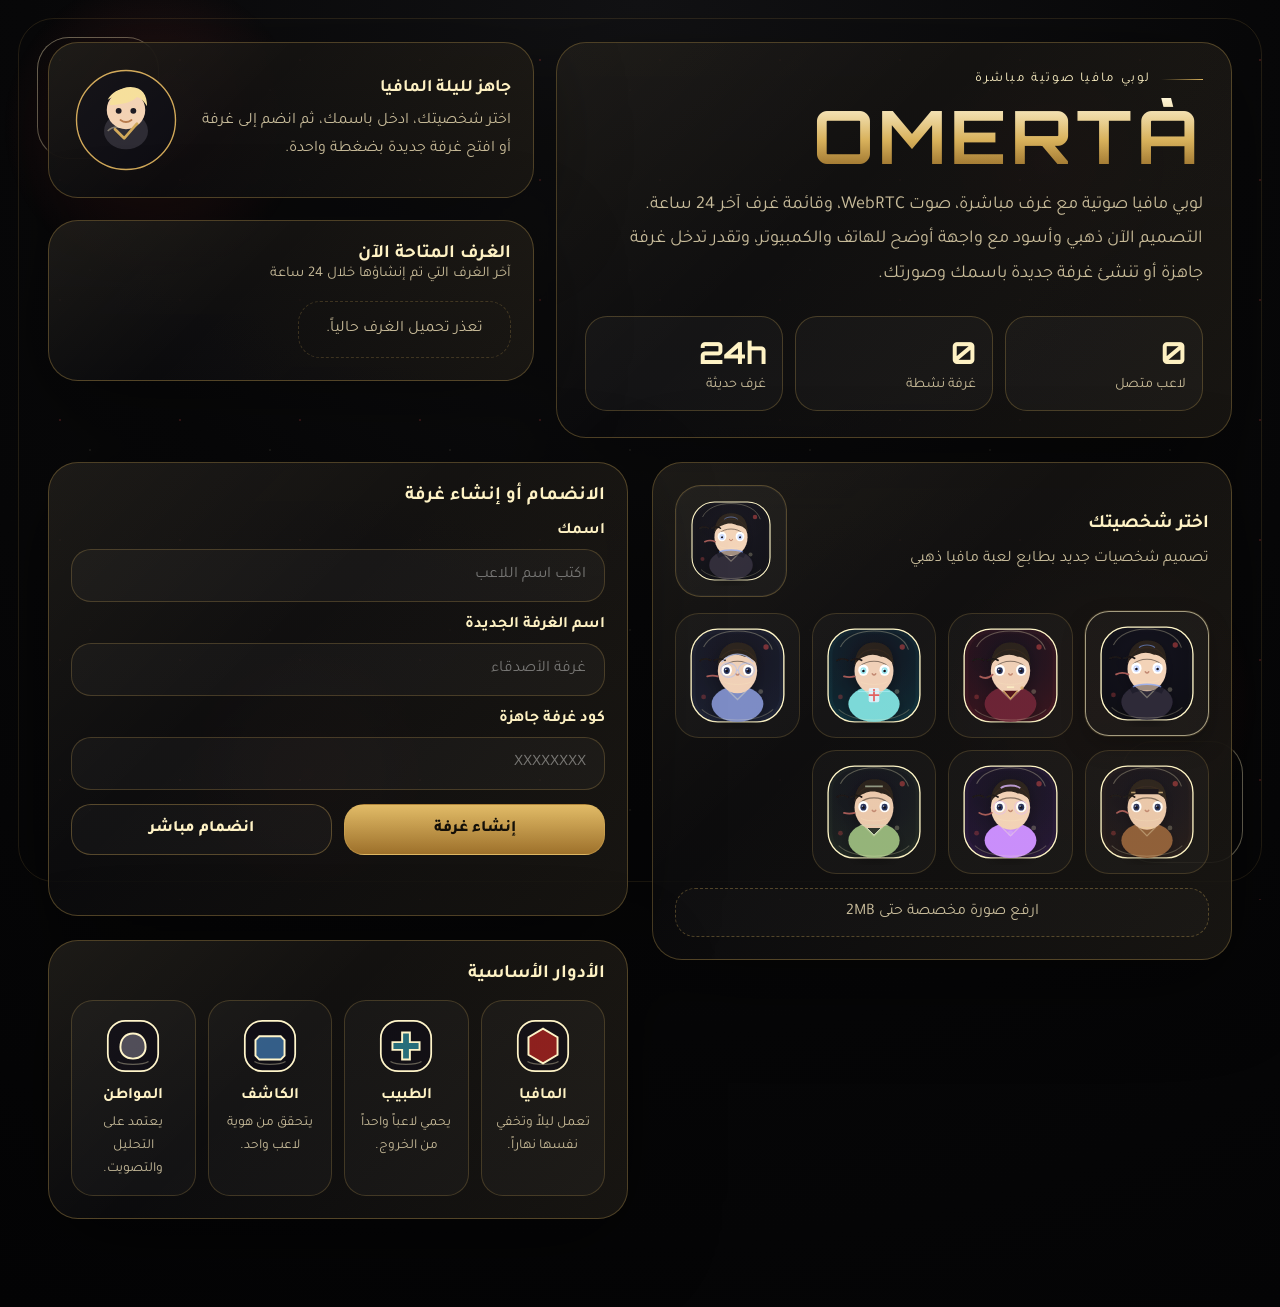
==== commit 39a2e8d0: "new gold mafia design" ====
--- a/templates/index.html
+++ b/templates/index.html
@@ -1,158 +1,274 @@
 <!DOCTYPE html>
 <html lang="ar" dir="rtl">
 <head>
-  <meta charset="UTF-8" />
-  <meta name="viewport" content="width=device-width, initial-scale=1.0" />
-  <title>OMERTÀ — اللوبي</title>
-  <link rel="preconnect" href="https://fonts.googleapis.com" />
-  <link rel="preconnect" href="https://fonts.gstatic.com" crossorigin />
-  <link href="https://fonts.googleapis.com/css2?family=Noto+Sans+Arabic:wght@300;400;500;700;800&family=Orbitron:wght@500;700;900&display=swap" rel="stylesheet" />
-  <link rel="stylesheet" href="/static/css/index.css" />
+<meta charset="UTF-8" />
+<meta name="viewport" content="width=device-width, initial-scale=1.0" />
+<title>OMERTÀ — لوبي مافيا صوتية</title>
+<link rel="preconnect" href="https://fonts.googleapis.com" />
+<link rel="preconnect" href="https://fonts.gstatic.com" crossorigin />
+<link href="https://fonts.googleapis.com/css2?family=Tajawal:wght@400;500;700;800&family=Orbitron:wght@700;800&display=swap" rel="stylesheet" />
+<style>
+:root{
+  --bg:#070708;--bg2:#111114;--card:rgba(16,16,18,.82);--card2:rgba(24,22,19,.88);
+  --gold:#d8b15b;--gold-soft:#fff3c6;--gold-deep:#8c6322;--line:rgba(216,177,91,.48);
+  --text:#faf5eb;--muted:#c7bb9a;--red:#b73838;--red-soft:rgba(183,56,56,.4);
+  --glass:rgba(255,255,255,.045);--shadow:0 24px 90px rgba(0,0,0,.45);
+  --font:'Tajawal',-apple-system,BlinkMacSystemFont,'SF Pro Display',sans-serif;
+  --eng:'Orbitron',sans-serif;
+}
+*{box-sizing:border-box;margin:0;padding:0}
+html,body{min-height:100%}
+body{font-family:var(--font);background:radial-gradient(circle at top, #121214 0%, #080809 42%, #040405 100%);color:var(--text);overflow-x:hidden}
+button,input{font-family:inherit}
+button{cursor:pointer}
+img{display:block;max-width:100%}
+.page{position:relative;min-height:100vh;overflow:hidden}
+.gold-frame,.gold-frame::before,.gold-frame::after{pointer-events:none}
+.gold-frame{position:fixed;inset:18px;border:1px solid rgba(216,177,91,.14);border-radius:36px;z-index:0}
+.gold-frame::before,.gold-frame::after{content:"";position:absolute;width:120px;height:120px;border:1px solid rgba(216,177,91,.22);border-radius:32px}
+.gold-frame::before{top:18px;left:18px;border-left-color:rgba(255,243,198,.42);border-top-color:rgba(255,243,198,.42)}
+.gold-frame::after{bottom:18px;right:18px;border-right-color:rgba(255,243,198,.42);border-bottom-color:rgba(255,243,198,.42)}
+.embers,.embers::before,.embers::after{position:fixed;inset:0;pointer-events:none;z-index:0}
+.embers{background:
+ radial-gradient(circle at 12% 14%, rgba(183,56,56,.22), transparent 11%),
+ radial-gradient(circle at 82% 18%, rgba(183,56,56,.16), transparent 9%),
+ radial-gradient(circle at 24% 86%, rgba(183,56,56,.18), transparent 10%),
+ radial-gradient(circle at 86% 78%, rgba(183,56,56,.2), transparent 12%);
+ animation: emberDrift 18s ease-in-out infinite alternate;
+}
+.embers::before{content:"";background-image:radial-gradient(circle, rgba(215,72,72,.8) 0 1px, transparent 1.5px);background-size:120px 120px;opacity:.3;animation: floatDots 16s linear infinite}
+.embers::after{content:"";background-image:radial-gradient(circle, rgba(255,231,183,.5) 0 1px, transparent 1.4px);background-size:180px 180px;opacity:.16;animation: floatDots 26s linear infinite reverse}
+@keyframes emberDrift{from{transform:translate3d(0,0,0)}to{transform:translate3d(0,-18px,0)}}
+@keyframes floatDots{from{transform:translateY(0)}to{transform:translateY(-120px)}}
+.wrap{position:relative;z-index:1;max-width:1220px;margin:0 auto;padding:42px 18px 88px;display:grid;gap:24px}
+.hero{display:grid;grid-template-columns:1.25fr .9fr;gap:22px;align-items:start}
+.hero-card,.rooms-section,.picker-card,.roles-card,.form-card{background:linear-gradient(180deg, rgba(22,20,18,.88), rgba(12,12,14,.9));border:1px solid rgba(216,177,91,.32);border-radius:30px;box-shadow:var(--shadow);position:relative;overflow:hidden}
+.hero-card::before,.rooms-section::before,.picker-card::before,.roles-card::before,.form-card::before{content:"";position:absolute;inset:0;background:linear-gradient(135deg, rgba(255,243,198,.04), transparent 40%, rgba(216,177,91,.06));pointer-events:none}
+.hero-card{padding:28px 28px 26px}
+.kicker{display:flex;align-items:center;gap:10px;margin-bottom:10px;color:var(--gold-soft);font-size:.84rem;letter-spacing:.12em;text-transform:uppercase}
+.kicker span{width:42px;height:1px;background:linear-gradient(90deg,transparent,var(--gold))}
+.title{font-family:var(--eng);font-size:clamp(2.3rem,6vw,4.6rem);line-height:1.04;background:linear-gradient(180deg,#fff7da,#d8b15b 55%,#8c6322);-webkit-background-clip:text;background-clip:text;color:transparent;letter-spacing:.06em}
+.sub{margin-top:14px;font-size:1.14rem;line-height:1.9;color:var(--muted);max-width:58ch}
+.hero-stats{display:grid;grid-template-columns:repeat(3,1fr);gap:12px;margin-top:24px}
+.stat{padding:16px;border:1px solid rgba(216,177,91,.26);border-radius:22px;background:rgba(255,255,255,.03)}
+.stat strong{display:block;font-size:1.9rem;color:var(--gold-soft);font-family:var(--eng)}
+.stat span{display:block;margin-top:6px;color:var(--muted);font-size:.9rem}
+.hero-side{display:grid;gap:22px}
+.leon-card{padding:22px;display:flex;align-items:center;justify-content:space-between;gap:18px}
+.leon-copy h3{font-size:1.1rem;color:var(--gold-soft);margin-bottom:8px}
+.leon-copy p{color:var(--muted);line-height:1.75}
+.leon-mascot{width:110px;flex:0 0 110px;animation: leonBob 4s ease-in-out infinite}
+@keyframes leonBob{0%,100%{transform:translateY(0) rotate(0deg)}50%{transform:translateY(-8px) rotate(-2deg)}}
+.rooms-section{padding:22px}
+.section-head{display:flex;align-items:center;justify-content:space-between;gap:16px;margin-bottom:18px}
+.section-head h2{font-size:1.18rem;color:var(--gold-soft)}
+.section-head p{color:var(--muted);font-size:.92rem}
+.rooms-grid{display:grid;grid-template-columns:repeat(2,minmax(0,1fr));gap:14px}
+.room-item{padding:16px;border:1px solid rgba(216,177,91,.24);border-radius:22px;background:rgba(255,255,255,.03);display:grid;gap:10px}
+.room-item h4{font-size:1.02rem;color:var(--text)}
+.room-meta{display:flex;flex-wrap:wrap;gap:8px 12px;color:var(--muted);font-size:.88rem}
+.room-chip{display:inline-flex;align-items:center;gap:8px;padding:7px 12px;border-radius:999px;border:1px solid rgba(216,177,91,.24);background:rgba(255,255,255,.02)}
+.room-item button{width:100%;padding:12px 14px;border-radius:18px;border:1px solid rgba(216,177,91,.38);background:linear-gradient(180deg, rgba(216,177,91,.16), rgba(216,177,91,.06));color:var(--gold-soft);font-weight:700}
+.layout{display:grid;grid-template-columns:1fr 1fr;gap:24px;align-items:start}
+.picker-card,.form-card,.roles-card{padding:22px}
+.card-title{font-size:1.18rem;color:var(--gold-soft);margin-bottom:14px}
+.picker-head{display:flex;align-items:center;justify-content:space-between;gap:12px;margin-bottom:16px}
+.preview{width:112px;height:112px;border-radius:26px;border:1px solid rgba(216,177,91,.3);background:rgba(255,255,255,.03);padding:10px;box-shadow:inset 0 0 0 1px rgba(255,255,255,.03)}
+.preview img,.avatar-btn img{width:100%;height:100%;object-fit:cover;border-radius:20px}
+.avatar-grid{display:grid;grid-template-columns:repeat(4,1fr);gap:12px}
+.avatar-btn{border:none;background:none;padding:0}
+.avatar-btn-inner{padding:8px;border-radius:24px;border:1px solid rgba(216,177,91,.2);background:rgba(255,255,255,.03);transition:.2s transform,.2s border-color,.2s box-shadow}
+.avatar-btn.active .avatar-btn-inner,.avatar-btn:hover .avatar-btn-inner{border-color:rgba(255,243,198,.6);transform:translateY(-2px);box-shadow:0 0 0 1px rgba(216,177,91,.15), 0 10px 24px rgba(0,0,0,.22)}
+.custom-upload{margin-top:14px;padding:14px 16px;border-radius:20px;border:1px dashed rgba(216,177,91,.32);background:rgba(255,255,255,.02);position:relative;text-align:center;color:var(--muted)}
+.custom-upload input{position:absolute;inset:0;opacity:0}
+.form-grid{display:grid;gap:14px}
+label{display:grid;gap:8px;color:var(--gold-soft);font-weight:700}
+input[type="text"]{width:100%;padding:16px 18px;border-radius:20px;border:1px solid rgba(216,177,91,.24);background:rgba(255,255,255,.03);color:var(--text);font-size:1rem;outline:none}
+input[type="text"]:focus{border-color:rgba(255,243,198,.75);box-shadow:0 0 0 3px rgba(216,177,91,.12)}
+.action-row{display:grid;grid-template-columns:1fr 1fr;gap:12px}
+.main-btn,.ghost-btn{padding:15px 16px;border-radius:20px;font-size:1rem;font-weight:800;border:1px solid rgba(216,177,91,.34)}
+.main-btn{background:linear-gradient(180deg,#e2bc68,#9b6e29);color:#0c0905}
+.ghost-btn{background:rgba(255,255,255,.03);color:var(--gold-soft)}
+.feedback{min-height:24px;color:#ffd6d6;font-size:.92rem}
+.roles-grid{display:grid;grid-template-columns:repeat(4,1fr);gap:12px}
+.role-card{padding:14px;border-radius:22px;border:1px solid rgba(216,177,91,.22);background:rgba(255,255,255,.03);text-align:center}
+.role-card img{width:62px;height:62px;margin:0 auto 10px}
+.role-card h4{color:var(--gold-soft);margin-bottom:6px}
+.role-card p{font-size:.86rem;color:var(--muted);line-height:1.65}
+.empty-rooms{padding:18px;border-radius:22px;border:1px dashed rgba(216,177,91,.22);color:var(--muted);text-align:center}
+@media (max-width: 980px){
+  .hero,.layout{grid-template-columns:1fr}
+  .rooms-grid,.roles-grid{grid-template-columns:repeat(2,1fr)}
+}
+@media (max-width: 720px){
+  .wrap{padding-top:20px}
+  .hero-card,.rooms-section,.picker-card,.roles-card,.form-card,.leon-card{border-radius:26px}
+  .hero-stats,.action-row,.avatar-grid{grid-template-columns:repeat(2,1fr)}
+  .title{font-size:2.5rem}
+  .sub{font-size:1rem}
+}
+</style>
 </head>
 <body>
-  <div class="firefield" aria-hidden="true">
-    <span class="spark s1"></span><span class="spark s2"></span><span class="spark s3"></span><span class="spark s4"></span>
-    <span class="spark s5"></span><span class="spark s6"></span><span class="spark s7"></span><span class="spark s8"></span>
-    <span class="spark s9"></span><span class="spark s10"></span><span class="spark s11"></span><span class="spark s12"></span>
-    <span class="spark s13"></span><span class="spark s14"></span><span class="spark s15"></span><span class="spark s16"></span>
-  </div>
-
-  <main class="page-shell">
-    <section class="hero-card panel-card">
-      <div class="hero-copy">
-        <div class="hero-badge">OMERTÀ</div>
-        <h1>لوبي مافيا صوتية مع غرف مباشرة، صوت WebRTC، وقائمة غرف آخر 24 ساعة.</h1>
-        <p>
-          ادخل باسمك، اختر شخصيتك، ثم أنشئ غرفة أو انضم فوراً. الواجهة مصممة للجوال والتابلت واللابتوب
-          مع أسلوب أسود ذهبي ولمسات نارية هادئة.
-        </p>
+<div class="page">
+  <div class="gold-frame"></div>
+  <div class="embers"></div>
+  <main class="wrap">
+    <section class="hero">
+      <article class="hero-card">
+        <div class="kicker"><span></span>لوبي مافيا صوتية مباشرة</div>
+        <h1 class="title">OMERTÀ</h1>
+        <p class="sub">لوبي مافيا صوتية مع غرف مباشرة، صوت WebRTC، وقائمة غرف آخر 24 ساعة. التصميم الآن ذهبي وأسود مع واجهة أوضح للهاتف والكمبيوتر، وتقدر تدخل غرفة جاهزة أو تنشئ غرفة جديدة باسمك وصورتك.</p>
         <div class="hero-stats">
-          <div class="stat-box">
-            <span class="stat-label">اللاعبون الآن</span>
-            <strong id="statPlayers">0</strong>
-          </div>
-          <div class="stat-box">
-            <span class="stat-label">الغرف النشطة</span>
-            <strong id="statRooms">0</strong>
-          </div>
-          <div class="stat-box">
-            <span class="stat-label">السعة القصوى</span>
-            <strong>12</strong>
-          </div>
+          <div class="stat"><strong id="statPlayers">0</strong><span>لاعب متصل</span></div>
+          <div class="stat"><strong id="statRooms">0</strong><span>غرفة نشطة</span></div>
+          <div class="stat"><strong>24h</strong><span>غرف حديثة</span></div>
         </div>
-      </div>
-      <div class="hero-art">
-        <div class="mascot-shell">
-          <img src="/static/svg/mascot-leon.svg" alt="Mascot" class="mascot" />
-        </div>
-        <div class="hero-lines"></div>
+      </article>
+      <div class="hero-side">
+        <article class="leon-card hero-card">
+          <div class="leon-copy">
+            <h3>جاهز لليلة المافيا</h3>
+            <p>اختر شخصيتك، ادخل باسمك، ثم انضم إلى غرفة أو افتح غرفة جديدة بضغطة واحدة.</p>
+          </div>
+          <img src="/static/svg/misc/leon-cute.svg" alt="leon mascot" class="leon-mascot" />
+        </article>
+        <section class="rooms-section">
+          <div class="section-head">
+            <div>
+              <h2>الغرف المتاحة الآن</h2>
+              <p>آخر الغرف التي تم إنشاؤها خلال 24 ساعة</p>
+            </div>
+          </div>
+          <div id="roomsList" class="rooms-grid"></div>
+        </section>
       </div>
     </section>
 
-    <section class="rooms-card panel-card">
-      <div class="panel-head">
-        <div>
-          <div class="eyebrow">الغرف المتاحة</div>
-          <h2>غرف آخر 24 ساعة</h2>
+    <section class="layout">
+      <article class="picker-card">
+        <div class="picker-head">
+          <div>
+            <h2 class="card-title">اختر شخصيتك</h2>
+            <p style="color:var(--muted)">تصميم شخصيات جديد بطابع لعبة مافيا ذهبي</p>
+          </div>
+          <div class="preview"><img id="avatarPreview" src="/static/svg/avatars/unknown.svg" alt="preview" /></div>
         </div>
-        <button class="ghost-btn" type="button" id="refreshRoomsBtn">تحديث</button>
-      </div>
-      <div class="rooms-list" id="recentRooms"></div>
-    </section>
+        <div class="avatar-grid" id="avatarGrid"></div>
+        <div class="custom-upload">ارفع صورة مخصصة حتى 2MB<input type="file" id="imgUpload" accept="image/*" /></div>
+      </article>
 
-    <section class="builder-card panel-card">
-      <div class="panel-head compact">
-        <div>
-          <div class="eyebrow">الشخصية والانضمام</div>
-          <h2>ادخل باسمك وابدأ اللعب</h2>
-        </div>
-      </div>
-      <div class="builder-layout">
-        <div class="avatar-zone">
-          <div class="avatar-preview" id="avatarPreview"></div>
-          <div class="avatar-grid" id="avatarGrid"></div>
-          <label class="upload-zone" for="imgUpload">
-            <span>ارفع صورة مخصصة (حتى 2MB)</span>
-            <input type="file" id="imgUpload" accept="image/*" />
-          </label>
-        </div>
-        <div class="form-zone">
-          <div class="field">
-            <label for="username">اسمك</label>
-            <input id="username" maxlength="24" placeholder="اكتب اسمك" autocomplete="off" />
-          </div>
-          <div class="tab-row">
-            <button class="tab-btn active" type="button" id="tabCreate">إنشاء غرفة</button>
-            <button class="tab-btn" type="button" id="tabJoin">انضمام</button>
-          </div>
-          <div class="tab-pane active" id="paneCreate">
-            <div class="field">
-              <label for="roomNameInput">اسم الغرفة</label>
-              <input id="roomNameInput" maxlength="40" placeholder="غرفة الأصدقاء" />
+      <div style="display:grid;gap:24px">
+        <article class="form-card">
+          <h2 class="card-title">الانضمام أو إنشاء غرفة</h2>
+          <div class="form-grid">
+            <label>اسمك<input type="text" id="username" maxlength="24" placeholder="اكتب اسم اللاعب" /></label>
+            <label>اسم الغرفة الجديدة<input type="text" id="roomNameInput" maxlength="40" placeholder="غرفة الأصدقاء" /></label>
+            <label>كود غرفة جاهزة<input type="text" id="roomCode" maxlength="8" placeholder="XXXXXXXX" oninput="this.value=this.value.toUpperCase()" /></label>
+            <div class="action-row">
+              <button class="main-btn" id="createBtn">إنشاء غرفة</button>
+              <button class="ghost-btn" id="joinBtn">انضمام مباشر</button>
             </div>
-            <button class="primary-btn" type="button" id="createRoomBtn">إنشاء غرفة جديدة</button>
-          </div>
-          <div class="tab-pane" id="paneJoin">
-            <div class="field">
-              <label for="roomCode">كود الغرفة</label>
-              <input id="roomCode" maxlength="8" placeholder="XXXXXXXX" />
-            </div>
-            <button class="primary-btn" type="button" id="joinRoomBtn">الدخول إلى الغرفة</button>
-          </div>
-          <div class="feedback" id="feedback"></div>
-        </div>
-      </div>
-    </section>
+            <div class="feedback" id="feedback"></div>
+          </div>
+        </article>
 
-    <section class="roles-card panel-card">
-      <div class="panel-head compact">
-        <div>
-          <div class="eyebrow">الأدوار</div>
-          <h2>كروت الشخصيات</h2>
-        </div>
-      </div>
-      <div class="roles-grid">
-        <article class="role-card">
-          <img src="/static/svg/role-mafia.svg" alt="مافيا" />
-          <h3>المافيا</h3>
-          <p>تقرر الضحية في الليل وتتخفى في النهار.</p>
-        </article>
-        <article class="role-card">
-          <img src="/static/svg/role-doctor.svg" alt="طبيب" />
-          <h3>الطبيب</h3>
-          <p>يحمي لاعباً واحداً في كل جولة ليلية.</p>
-        </article>
-        <article class="role-card">
-          <img src="/static/svg/role-detective.svg" alt="كاشف" />
-          <h3>الكاشف</h3>
-          <p>يكشف حقيقة لاعب واحد دون أن يعرف الآخرون.</p>
-        </article>
-        <article class="role-card">
-          <img src="/static/svg/role-citizen.svg" alt="مواطن" />
-          <h3>المواطن</h3>
-          <p>يعتمد على الحوار والتحليل والتصويت الذكي.</p>
+        <article class="roles-card">
+          <h2 class="card-title">الأدوار الأساسية</h2>
+          <div class="roles-grid">
+            <div class="role-card"><img src="/static/svg/roles/mafia.svg" alt="mafia"><h4>المافيا</h4><p>تعمل ليلاً وتخفي نفسها نهاراً.</p></div>
+            <div class="role-card"><img src="/static/svg/roles/doctor.svg" alt="doctor"><h4>الطبيب</h4><p>يحمي لاعباً واحداً من الخروج.</p></div>
+            <div class="role-card"><img src="/static/svg/roles/detective.svg" alt="detective"><h4>الكاشف</h4><p>يتحقق من هوية لاعب واحد.</p></div>
+            <div class="role-card"><img src="/static/svg/roles/citizen.svg" alt="citizen"><h4>المواطن</h4><p>يعتمد على التحليل والتصويت.</p></div>
+          </div>
         </article>
       </div>
     </section>
   </main>
-
-  <div class="modal-backdrop hidden" id="nameModal">
-    <div class="modal-card">
-      <button class="modal-close" type="button" id="closeNameModal">
-        <img src="/static/svg/close.svg" alt="إغلاق" />
-      </button>
-      <div class="modal-icon">
-        <img src="/static/svg/players.svg" alt="Players" />
-      </div>
-      <h3>الاسم مستخدم</h3>
-      <p>هل تريد استخدام الاسم المقترح <strong id="suggestedName">—</strong>؟</p>
-      <div class="modal-actions">
-        <button class="primary-btn" type="button" id="useSuggestedBtn">استخدم الاسم المقترح</button>
-        <button class="ghost-btn" type="button" id="cancelSuggestedBtn">إلغاء</button>
-      </div>
-    </div>
-  </div>
-
-  <script src="/static/js/index.js"></script>
+</div>
+<script>
+const AVATARS=['unknown','broker','doctor','detective','boss','oracle','guard'];
+const avatarGrid=document.getElementById('avatarGrid');
+const avatarPreview=document.getElementById('avatarPreview');
+const feedback=document.getElementById('feedback');
+const usernameInput=document.getElementById('username');
+const roomNameInput=document.getElementById('roomNameInput');
+const roomCodeInput=document.getElementById('roomCode');
+let selectedAvatar=localStorage.getItem('omerta_char')||'unknown';
+let customImage=localStorage.getItem('omerta_custom')||'';
+function setFeedback(msg=''){feedback.textContent=msg}
+function renderAvatars(){
+  avatarGrid.innerHTML='';
+  AVATARS.forEach(name=>{
+    const btn=document.createElement('button');
+    btn.className='avatar-btn'+(selectedAvatar===name?' active':'');
+    btn.type='button';
+    btn.innerHTML=`<div class="avatar-btn-inner"><img src="/static/svg/avatars/${name}.svg" alt="${name}"></div>`;
+    btn.addEventListener('click',()=>{customImage='';selectedAvatar=name;localStorage.setItem('omerta_char',name);localStorage.setItem('omerta_avatarType','builtin');localStorage.removeItem('omerta_custom');renderAvatars();updatePreview();});
+    avatarGrid.appendChild(btn);
+  });
+}
+function updatePreview(){avatarPreview.src=customImage||`/static/svg/avatars/${selectedAvatar}.svg`;}
+function saveProfile(){
+  const username=(usernameInput.value.trim()||localStorage.getItem('omerta_user')||'لاعب').slice(0,24);
+  localStorage.setItem('omerta_user',username);
+  if(customImage){localStorage.setItem('omerta_custom',customImage);localStorage.setItem('omerta_avatarType','custom');}
+  else{localStorage.removeItem('omerta_custom');localStorage.setItem('omerta_avatarType','builtin');}
+  localStorage.setItem('omerta_char',selectedAvatar);
+  return username;
+}
+async function refreshStats(){
+  try{const res=await fetch('/api/stats');const data=await res.json();document.getElementById('statPlayers').textContent=data.players||0;document.getElementById('statRooms').textContent=data.rooms||0;}catch(e){}
+}
+function roomCard(room){
+  return `<article class="room-item"><h4>${room.room_name}</h4><div class="room-meta"><span class="room-chip">${room.token}</span><span class="room-chip">${room.players}/12</span><span class="room-chip">${room.phase_label}</span></div><button type="button" onclick="quickJoin('${room.token}')">دخول الغرفة</button></article>`
+}
+async function loadRooms(){
+  try{
+    const res=await fetch('/api/rooms'); const data=await res.json();
+    const list=document.getElementById('roomsList'); const rooms=data.rooms||[];
+    if(!rooms.length){list.innerHTML='<div class="empty-rooms">لا توجد غرف حديثة الآن. أنشئ غرفة جديدة وابدأ الجولة الأولى.</div>';return;}
+    list.innerHTML=rooms.map(roomCard).join('');
+  }catch(e){document.getElementById('roomsList').innerHTML='<div class="empty-rooms">تعذر تحميل الغرف حالياً.</div>';}
+}
+async function createRoom(){
+  setFeedback('');
+  const username=saveProfile();
+  if(!username){setFeedback('أدخل اسماً أولاً');return;}
+  try{
+    const res=await fetch('/create_room',{method:'POST',headers:{'Content-Type':'application/json'},body:JSON.stringify({room_name:roomNameInput.value.trim()})});
+    const data=await res.json();
+    location.href=`/room/${data.room_id}`;
+  }catch(e){setFeedback('تعذر إنشاء الغرفة');}
+}
+async function joinRoom(code){
+  setFeedback('');
+  const username=saveProfile();
+  const token=(code||roomCodeInput.value||'').trim().toUpperCase();
+  if(!username){setFeedback('أدخل اسماً أولاً');return;}
+  if(!token){setFeedback('أدخل كود الغرفة');return;}
+  try{
+    const res=await fetch(`/room_exists/${token}`); const data=await res.json();
+    if(!data.exists){setFeedback('الغرفة غير موجودة');return;}
+    const nameCheck=await fetch('/check_name',{method:'POST',headers:{'Content-Type':'application/json'},body:JSON.stringify({token,username})});
+    const nameData=await nameCheck.json();
+    if(nameData.taken){usernameInput.value=nameData.suggested;saveProfile();setFeedback(`تم تعديل الاسم إلى ${nameData.suggested}`);}
+    location.href=`/room/${token}`;
+  }catch(e){setFeedback('تعذر الانضمام حالياً');}
+}
+function quickJoin(token){roomCodeInput.value=token;joinRoom(token)}
+window.quickJoin=quickJoin;
+document.getElementById('createBtn').addEventListener('click',createRoom);
+document.getElementById('joinBtn').addEventListener('click',()=>joinRoom());
+document.getElementById('imgUpload').addEventListener('change',e=>{
+  const file=e.target.files?.[0]; if(!file)return;
+  if(file.size>2*1024*1024){setFeedback('الصورة أكبر من 2MB');return;}
+  const reader=new FileReader();
+  reader.onload=()=>{customImage=reader.result; updatePreview(); setFeedback('تم اعتماد الصورة المخصصة');};
+  reader.readAsDataURL(file);
+});
+usernameInput.value=localStorage.getItem('omerta_user')||'';
+renderAvatars(); updatePreview(); refreshStats(); loadRooms(); setInterval(()=>{refreshStats();loadRooms();},10000);
+</script>
 </body>
 </html>
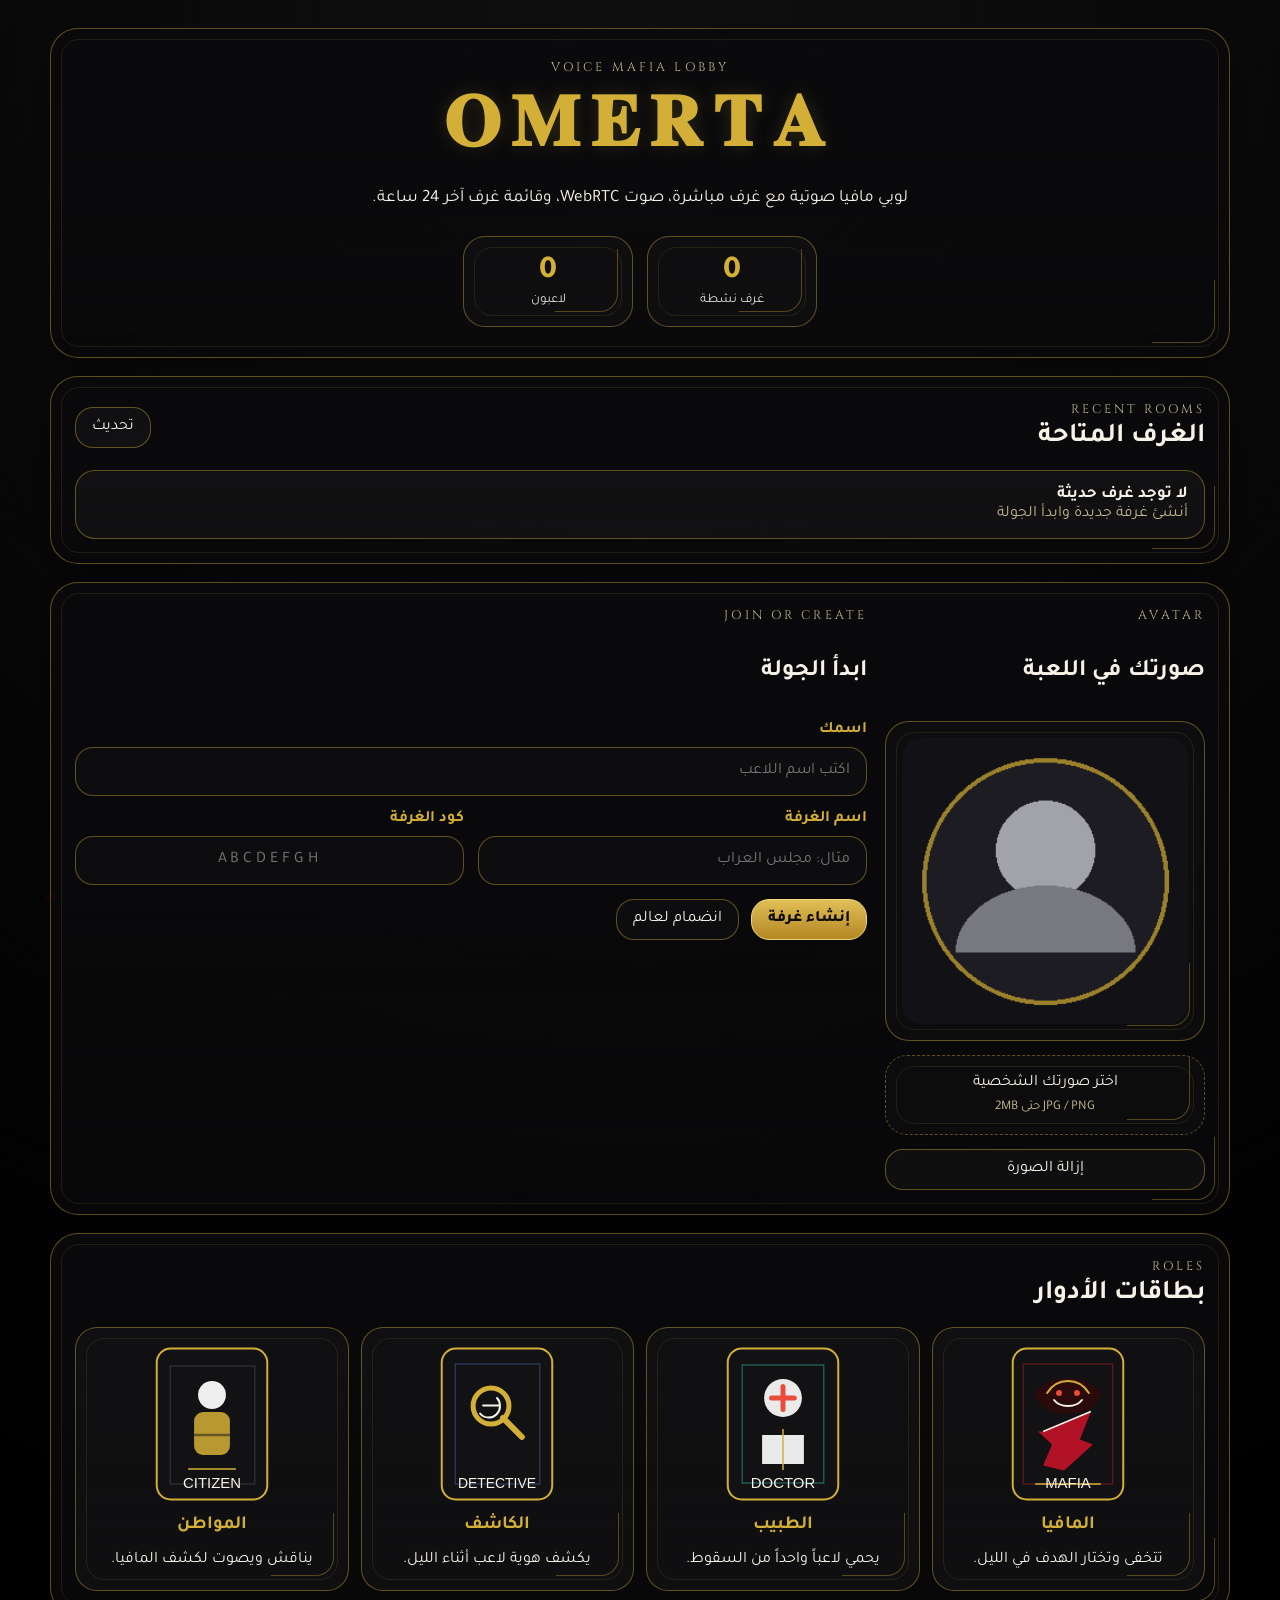
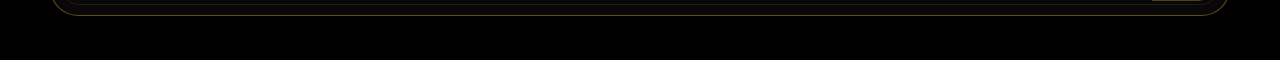
==== commit 56cbc545: "new gold mafia design" ====
--- a/templates/index.html
+++ b/templates/index.html
@@ -1,274 +1,95 @@
 <!DOCTYPE html>
 <html lang="ar" dir="rtl">
 <head>
-<meta charset="UTF-8" />
-<meta name="viewport" content="width=device-width, initial-scale=1.0" />
-<title>OMERTÀ — لوبي مافيا صوتية</title>
-<link rel="preconnect" href="https://fonts.googleapis.com" />
-<link rel="preconnect" href="https://fonts.gstatic.com" crossorigin />
-<link href="https://fonts.googleapis.com/css2?family=Tajawal:wght@400;500;700;800&family=Orbitron:wght@700;800&display=swap" rel="stylesheet" />
-<style>
-:root{
-  --bg:#070708;--bg2:#111114;--card:rgba(16,16,18,.82);--card2:rgba(24,22,19,.88);
-  --gold:#d8b15b;--gold-soft:#fff3c6;--gold-deep:#8c6322;--line:rgba(216,177,91,.48);
-  --text:#faf5eb;--muted:#c7bb9a;--red:#b73838;--red-soft:rgba(183,56,56,.4);
-  --glass:rgba(255,255,255,.045);--shadow:0 24px 90px rgba(0,0,0,.45);
-  --font:'Tajawal',-apple-system,BlinkMacSystemFont,'SF Pro Display',sans-serif;
-  --eng:'Orbitron',sans-serif;
-}
-*{box-sizing:border-box;margin:0;padding:0}
-html,body{min-height:100%}
-body{font-family:var(--font);background:radial-gradient(circle at top, #121214 0%, #080809 42%, #040405 100%);color:var(--text);overflow-x:hidden}
-button,input{font-family:inherit}
-button{cursor:pointer}
-img{display:block;max-width:100%}
-.page{position:relative;min-height:100vh;overflow:hidden}
-.gold-frame,.gold-frame::before,.gold-frame::after{pointer-events:none}
-.gold-frame{position:fixed;inset:18px;border:1px solid rgba(216,177,91,.14);border-radius:36px;z-index:0}
-.gold-frame::before,.gold-frame::after{content:"";position:absolute;width:120px;height:120px;border:1px solid rgba(216,177,91,.22);border-radius:32px}
-.gold-frame::before{top:18px;left:18px;border-left-color:rgba(255,243,198,.42);border-top-color:rgba(255,243,198,.42)}
-.gold-frame::after{bottom:18px;right:18px;border-right-color:rgba(255,243,198,.42);border-bottom-color:rgba(255,243,198,.42)}
-.embers,.embers::before,.embers::after{position:fixed;inset:0;pointer-events:none;z-index:0}
-.embers{background:
- radial-gradient(circle at 12% 14%, rgba(183,56,56,.22), transparent 11%),
- radial-gradient(circle at 82% 18%, rgba(183,56,56,.16), transparent 9%),
- radial-gradient(circle at 24% 86%, rgba(183,56,56,.18), transparent 10%),
- radial-gradient(circle at 86% 78%, rgba(183,56,56,.2), transparent 12%);
- animation: emberDrift 18s ease-in-out infinite alternate;
-}
-.embers::before{content:"";background-image:radial-gradient(circle, rgba(215,72,72,.8) 0 1px, transparent 1.5px);background-size:120px 120px;opacity:.3;animation: floatDots 16s linear infinite}
-.embers::after{content:"";background-image:radial-gradient(circle, rgba(255,231,183,.5) 0 1px, transparent 1.4px);background-size:180px 180px;opacity:.16;animation: floatDots 26s linear infinite reverse}
-@keyframes emberDrift{from{transform:translate3d(0,0,0)}to{transform:translate3d(0,-18px,0)}}
-@keyframes floatDots{from{transform:translateY(0)}to{transform:translateY(-120px)}}
-.wrap{position:relative;z-index:1;max-width:1220px;margin:0 auto;padding:42px 18px 88px;display:grid;gap:24px}
-.hero{display:grid;grid-template-columns:1.25fr .9fr;gap:22px;align-items:start}
-.hero-card,.rooms-section,.picker-card,.roles-card,.form-card{background:linear-gradient(180deg, rgba(22,20,18,.88), rgba(12,12,14,.9));border:1px solid rgba(216,177,91,.32);border-radius:30px;box-shadow:var(--shadow);position:relative;overflow:hidden}
-.hero-card::before,.rooms-section::before,.picker-card::before,.roles-card::before,.form-card::before{content:"";position:absolute;inset:0;background:linear-gradient(135deg, rgba(255,243,198,.04), transparent 40%, rgba(216,177,91,.06));pointer-events:none}
-.hero-card{padding:28px 28px 26px}
-.kicker{display:flex;align-items:center;gap:10px;margin-bottom:10px;color:var(--gold-soft);font-size:.84rem;letter-spacing:.12em;text-transform:uppercase}
-.kicker span{width:42px;height:1px;background:linear-gradient(90deg,transparent,var(--gold))}
-.title{font-family:var(--eng);font-size:clamp(2.3rem,6vw,4.6rem);line-height:1.04;background:linear-gradient(180deg,#fff7da,#d8b15b 55%,#8c6322);-webkit-background-clip:text;background-clip:text;color:transparent;letter-spacing:.06em}
-.sub{margin-top:14px;font-size:1.14rem;line-height:1.9;color:var(--muted);max-width:58ch}
-.hero-stats{display:grid;grid-template-columns:repeat(3,1fr);gap:12px;margin-top:24px}
-.stat{padding:16px;border:1px solid rgba(216,177,91,.26);border-radius:22px;background:rgba(255,255,255,.03)}
-.stat strong{display:block;font-size:1.9rem;color:var(--gold-soft);font-family:var(--eng)}
-.stat span{display:block;margin-top:6px;color:var(--muted);font-size:.9rem}
-.hero-side{display:grid;gap:22px}
-.leon-card{padding:22px;display:flex;align-items:center;justify-content:space-between;gap:18px}
-.leon-copy h3{font-size:1.1rem;color:var(--gold-soft);margin-bottom:8px}
-.leon-copy p{color:var(--muted);line-height:1.75}
-.leon-mascot{width:110px;flex:0 0 110px;animation: leonBob 4s ease-in-out infinite}
-@keyframes leonBob{0%,100%{transform:translateY(0) rotate(0deg)}50%{transform:translateY(-8px) rotate(-2deg)}}
-.rooms-section{padding:22px}
-.section-head{display:flex;align-items:center;justify-content:space-between;gap:16px;margin-bottom:18px}
-.section-head h2{font-size:1.18rem;color:var(--gold-soft)}
-.section-head p{color:var(--muted);font-size:.92rem}
-.rooms-grid{display:grid;grid-template-columns:repeat(2,minmax(0,1fr));gap:14px}
-.room-item{padding:16px;border:1px solid rgba(216,177,91,.24);border-radius:22px;background:rgba(255,255,255,.03);display:grid;gap:10px}
-.room-item h4{font-size:1.02rem;color:var(--text)}
-.room-meta{display:flex;flex-wrap:wrap;gap:8px 12px;color:var(--muted);font-size:.88rem}
-.room-chip{display:inline-flex;align-items:center;gap:8px;padding:7px 12px;border-radius:999px;border:1px solid rgba(216,177,91,.24);background:rgba(255,255,255,.02)}
-.room-item button{width:100%;padding:12px 14px;border-radius:18px;border:1px solid rgba(216,177,91,.38);background:linear-gradient(180deg, rgba(216,177,91,.16), rgba(216,177,91,.06));color:var(--gold-soft);font-weight:700}
-.layout{display:grid;grid-template-columns:1fr 1fr;gap:24px;align-items:start}
-.picker-card,.form-card,.roles-card{padding:22px}
-.card-title{font-size:1.18rem;color:var(--gold-soft);margin-bottom:14px}
-.picker-head{display:flex;align-items:center;justify-content:space-between;gap:12px;margin-bottom:16px}
-.preview{width:112px;height:112px;border-radius:26px;border:1px solid rgba(216,177,91,.3);background:rgba(255,255,255,.03);padding:10px;box-shadow:inset 0 0 0 1px rgba(255,255,255,.03)}
-.preview img,.avatar-btn img{width:100%;height:100%;object-fit:cover;border-radius:20px}
-.avatar-grid{display:grid;grid-template-columns:repeat(4,1fr);gap:12px}
-.avatar-btn{border:none;background:none;padding:0}
-.avatar-btn-inner{padding:8px;border-radius:24px;border:1px solid rgba(216,177,91,.2);background:rgba(255,255,255,.03);transition:.2s transform,.2s border-color,.2s box-shadow}
-.avatar-btn.active .avatar-btn-inner,.avatar-btn:hover .avatar-btn-inner{border-color:rgba(255,243,198,.6);transform:translateY(-2px);box-shadow:0 0 0 1px rgba(216,177,91,.15), 0 10px 24px rgba(0,0,0,.22)}
-.custom-upload{margin-top:14px;padding:14px 16px;border-radius:20px;border:1px dashed rgba(216,177,91,.32);background:rgba(255,255,255,.02);position:relative;text-align:center;color:var(--muted)}
-.custom-upload input{position:absolute;inset:0;opacity:0}
-.form-grid{display:grid;gap:14px}
-label{display:grid;gap:8px;color:var(--gold-soft);font-weight:700}
-input[type="text"]{width:100%;padding:16px 18px;border-radius:20px;border:1px solid rgba(216,177,91,.24);background:rgba(255,255,255,.03);color:var(--text);font-size:1rem;outline:none}
-input[type="text"]:focus{border-color:rgba(255,243,198,.75);box-shadow:0 0 0 3px rgba(216,177,91,.12)}
-.action-row{display:grid;grid-template-columns:1fr 1fr;gap:12px}
-.main-btn,.ghost-btn{padding:15px 16px;border-radius:20px;font-size:1rem;font-weight:800;border:1px solid rgba(216,177,91,.34)}
-.main-btn{background:linear-gradient(180deg,#e2bc68,#9b6e29);color:#0c0905}
-.ghost-btn{background:rgba(255,255,255,.03);color:var(--gold-soft)}
-.feedback{min-height:24px;color:#ffd6d6;font-size:.92rem}
-.roles-grid{display:grid;grid-template-columns:repeat(4,1fr);gap:12px}
-.role-card{padding:14px;border-radius:22px;border:1px solid rgba(216,177,91,.22);background:rgba(255,255,255,.03);text-align:center}
-.role-card img{width:62px;height:62px;margin:0 auto 10px}
-.role-card h4{color:var(--gold-soft);margin-bottom:6px}
-.role-card p{font-size:.86rem;color:var(--muted);line-height:1.65}
-.empty-rooms{padding:18px;border-radius:22px;border:1px dashed rgba(216,177,91,.22);color:var(--muted);text-align:center}
-@media (max-width: 980px){
-  .hero,.layout{grid-template-columns:1fr}
-  .rooms-grid,.roles-grid{grid-template-columns:repeat(2,1fr)}
-}
-@media (max-width: 720px){
-  .wrap{padding-top:20px}
-  .hero-card,.rooms-section,.picker-card,.roles-card,.form-card,.leon-card{border-radius:26px}
-  .hero-stats,.action-row,.avatar-grid{grid-template-columns:repeat(2,1fr)}
-  .title{font-size:2.5rem}
-  .sub{font-size:1rem}
-}
-</style>
+  <meta charset="UTF-8" />
+  <meta name="viewport" content="width=device-width, initial-scale=1.0" />
+  <title>𝐎𝐌𝐄𝐑𝐓𝐀</title>
+  <link rel="preconnect" href="https://fonts.googleapis.com" />
+  <link rel="preconnect" href="https://fonts.gstatic.com" crossorigin />
+  <link href="https://fonts.googleapis.com/css2?family=Cinzel:wght@500;700;800&family=Tajawal:wght@400;500;700;800&display=swap" rel="stylesheet" />
+  <link rel="stylesheet" href="/static/css/index.css" />
 </head>
-<body>
-<div class="page">
-  <div class="gold-frame"></div>
-  <div class="embers"></div>
-  <main class="wrap">
-    <section class="hero">
-      <article class="hero-card">
-        <div class="kicker"><span></span>لوبي مافيا صوتية مباشرة</div>
-        <h1 class="title">OMERTÀ</h1>
-        <p class="sub">لوبي مافيا صوتية مع غرف مباشرة، صوت WebRTC، وقائمة غرف آخر 24 ساعة. التصميم الآن ذهبي وأسود مع واجهة أوضح للهاتف والكمبيوتر، وتقدر تدخل غرفة جاهزة أو تنشئ غرفة جديدة باسمك وصورتك.</p>
-        <div class="hero-stats">
-          <div class="stat"><strong id="statPlayers">0</strong><span>لاعب متصل</span></div>
-          <div class="stat"><strong id="statRooms">0</strong><span>غرفة نشطة</span></div>
-          <div class="stat"><strong>24h</strong><span>غرف حديثة</span></div>
+<body class="lobby-body">
+  <div id="embers"></div>
+  <div class="page-shell">
+    <header class="hero-card ornament">
+      <div class="eyebrow">voice mafia lobby</div>
+      <h1 class="hero-title">𝐎𝐌𝐄𝐑𝐓𝐀</h1>
+      <p class="hero-sub">لوبي مافيا صوتية مع غرف مباشرة، صوت WebRTC، وقائمة غرف آخر 24 ساعة.</p>
+      <div class="stats-row">
+        <div class="stat-box ornament"><span id="statRooms">0</span><small>غرف نشطة</small></div>
+        <div class="stat-box ornament"><span id="statPlayers">0</span><small>لاعبون</small></div>
+      </div>
+    </header>
+
+    <section class="recent-card ornament">
+      <div class="section-head">
+        <div>
+          <div class="section-kicker">recent rooms</div>
+          <h2>الغرف المتاحة</h2>
         </div>
-      </article>
-      <div class="hero-side">
-        <article class="leon-card hero-card">
-          <div class="leon-copy">
-            <h3>جاهز لليلة المافيا</h3>
-            <p>اختر شخصيتك، ادخل باسمك، ثم انضم إلى غرفة أو افتح غرفة جديدة بضغطة واحدة.</p>
+        <button class="ghost-btn" id="refreshRoomsBtn" type="button">تحديث</button>
+      </div>
+      <div class="recent-list" id="recentRooms"></div>
+    </section>
+
+    <section class="entry-card ornament">
+      <div class="entry-layout">
+        <div class="avatar-column">
+          <div class="section-kicker">avatar</div>
+          <h2>صورتك في اللعبة</h2>
+          <div class="avatar-preview-wrap ornament">
+            <img id="avatarPreview" class="avatar-preview" src="/static/img/placeholder.png" alt="avatar" />
           </div>
-          <img src="/static/svg/misc/leon-cute.svg" alt="leon mascot" class="leon-mascot" />
-        </article>
-        <section class="rooms-section">
-          <div class="section-head">
-            <div>
-              <h2>الغرف المتاحة الآن</h2>
-              <p>آخر الغرف التي تم إنشاؤها خلال 24 ساعة</p>
+          <label class="upload-box ornament" for="avatarInput">
+            <input id="avatarInput" type="file" accept="image/*" />
+            <span>اختر صورتك الشخصية</span>
+            <small>JPG / PNG حتى 2MB</small>
+          </label>
+          <button class="ghost-btn" id="clearAvatarBtn" type="button">إزالة الصورة</button>
+        </div>
+
+        <div class="forms-column">
+          <div class="section-kicker">join or create</div>
+          <h2>ابدأ الجولة</h2>
+          <div class="form-block">
+            <label>اسمك</label>
+            <input id="username" class="gold-input" type="text" maxlength="24" placeholder="اكتب اسم اللاعب" />
+          </div>
+          <div class="form-grid">
+            <div class="form-block">
+              <label>اسم الغرفة</label>
+              <input id="roomNameInput" class="gold-input" type="text" maxlength="40" placeholder="مثال: مجلس العراب" />
+            </div>
+            <div class="form-block">
+              <label>كود الغرفة</label>
+              <input id="roomCode" class="gold-input code-input" type="text" maxlength="8" placeholder="ABCDEFGH" />
             </div>
           </div>
-          <div id="roomsList" class="rooms-grid"></div>
-        </section>
+          <div class="cta-row">
+            <button class="primary-btn" id="createRoomBtn" type="button">إنشاء غرفة</button>
+            <button class="secondary-btn" id="joinRoomBtn" type="button">انضمام لعالم</button>
+          </div>
+          <div class="feedback" id="feedback"></div>
+        </div>
       </div>
     </section>
 
-    <section class="layout">
-      <article class="picker-card">
-        <div class="picker-head">
-          <div>
-            <h2 class="card-title">اختر شخصيتك</h2>
-            <p style="color:var(--muted)">تصميم شخصيات جديد بطابع لعبة مافيا ذهبي</p>
-          </div>
-          <div class="preview"><img id="avatarPreview" src="/static/svg/avatars/unknown.svg" alt="preview" /></div>
+    <section class="roles-card ornament">
+      <div class="section-head">
+        <div>
+          <div class="section-kicker">roles</div>
+          <h2>بطاقات الأدوار</h2>
         </div>
-        <div class="avatar-grid" id="avatarGrid"></div>
-        <div class="custom-upload">ارفع صورة مخصصة حتى 2MB<input type="file" id="imgUpload" accept="image/*" /></div>
-      </article>
-
-      <div style="display:grid;gap:24px">
-        <article class="form-card">
-          <h2 class="card-title">الانضمام أو إنشاء غرفة</h2>
-          <div class="form-grid">
-            <label>اسمك<input type="text" id="username" maxlength="24" placeholder="اكتب اسم اللاعب" /></label>
-            <label>اسم الغرفة الجديدة<input type="text" id="roomNameInput" maxlength="40" placeholder="غرفة الأصدقاء" /></label>
-            <label>كود غرفة جاهزة<input type="text" id="roomCode" maxlength="8" placeholder="XXXXXXXX" oninput="this.value=this.value.toUpperCase()" /></label>
-            <div class="action-row">
-              <button class="main-btn" id="createBtn">إنشاء غرفة</button>
-              <button class="ghost-btn" id="joinBtn">انضمام مباشر</button>
-            </div>
-            <div class="feedback" id="feedback"></div>
-          </div>
-        </article>
-
-        <article class="roles-card">
-          <h2 class="card-title">الأدوار الأساسية</h2>
-          <div class="roles-grid">
-            <div class="role-card"><img src="/static/svg/roles/mafia.svg" alt="mafia"><h4>المافيا</h4><p>تعمل ليلاً وتخفي نفسها نهاراً.</p></div>
-            <div class="role-card"><img src="/static/svg/roles/doctor.svg" alt="doctor"><h4>الطبيب</h4><p>يحمي لاعباً واحداً من الخروج.</p></div>
-            <div class="role-card"><img src="/static/svg/roles/detective.svg" alt="detective"><h4>الكاشف</h4><p>يتحقق من هوية لاعب واحد.</p></div>
-            <div class="role-card"><img src="/static/svg/roles/citizen.svg" alt="citizen"><h4>المواطن</h4><p>يعتمد على التحليل والتصويت.</p></div>
-          </div>
-        </article>
+      </div>
+      <div class="roles-grid">
+        <article class="role-tile ornament"><img src="/static/svg/role-mafia.svg" alt="mafia" /><h3>المافيا</h3><p>تتخفى وتختار الهدف في الليل.</p></article>
+        <article class="role-tile ornament"><img src="/static/svg/role-doctor.svg" alt="doctor" /><h3>الطبيب</h3><p>يحمي لاعباً واحداً من السقوط.</p></article>
+        <article class="role-tile ornament"><img src="/static/svg/role-detective.svg" alt="detective" /><h3>الكاشف</h3><p>يكشف هوية لاعب أثناء الليل.</p></article>
+        <article class="role-tile ornament"><img src="/static/svg/role-citizen.svg" alt="citizen" /><h3>المواطن</h3><p>يناقش ويصوت لكشف المافيا.</p></article>
       </div>
     </section>
-  </main>
-</div>
-<script>
-const AVATARS=['unknown','broker','doctor','detective','boss','oracle','guard'];
-const avatarGrid=document.getElementById('avatarGrid');
-const avatarPreview=document.getElementById('avatarPreview');
-const feedback=document.getElementById('feedback');
-const usernameInput=document.getElementById('username');
-const roomNameInput=document.getElementById('roomNameInput');
-const roomCodeInput=document.getElementById('roomCode');
-let selectedAvatar=localStorage.getItem('omerta_char')||'unknown';
-let customImage=localStorage.getItem('omerta_custom')||'';
-function setFeedback(msg=''){feedback.textContent=msg}
-function renderAvatars(){
-  avatarGrid.innerHTML='';
-  AVATARS.forEach(name=>{
-    const btn=document.createElement('button');
-    btn.className='avatar-btn'+(selectedAvatar===name?' active':'');
-    btn.type='button';
-    btn.innerHTML=`<div class="avatar-btn-inner"><img src="/static/svg/avatars/${name}.svg" alt="${name}"></div>`;
-    btn.addEventListener('click',()=>{customImage='';selectedAvatar=name;localStorage.setItem('omerta_char',name);localStorage.setItem('omerta_avatarType','builtin');localStorage.removeItem('omerta_custom');renderAvatars();updatePreview();});
-    avatarGrid.appendChild(btn);
-  });
-}
-function updatePreview(){avatarPreview.src=customImage||`/static/svg/avatars/${selectedAvatar}.svg`;}
-function saveProfile(){
-  const username=(usernameInput.value.trim()||localStorage.getItem('omerta_user')||'لاعب').slice(0,24);
-  localStorage.setItem('omerta_user',username);
-  if(customImage){localStorage.setItem('omerta_custom',customImage);localStorage.setItem('omerta_avatarType','custom');}
-  else{localStorage.removeItem('omerta_custom');localStorage.setItem('omerta_avatarType','builtin');}
-  localStorage.setItem('omerta_char',selectedAvatar);
-  return username;
-}
-async function refreshStats(){
-  try{const res=await fetch('/api/stats');const data=await res.json();document.getElementById('statPlayers').textContent=data.players||0;document.getElementById('statRooms').textContent=data.rooms||0;}catch(e){}
-}
-function roomCard(room){
-  return `<article class="room-item"><h4>${room.room_name}</h4><div class="room-meta"><span class="room-chip">${room.token}</span><span class="room-chip">${room.players}/12</span><span class="room-chip">${room.phase_label}</span></div><button type="button" onclick="quickJoin('${room.token}')">دخول الغرفة</button></article>`
-}
-async function loadRooms(){
-  try{
-    const res=await fetch('/api/rooms'); const data=await res.json();
-    const list=document.getElementById('roomsList'); const rooms=data.rooms||[];
-    if(!rooms.length){list.innerHTML='<div class="empty-rooms">لا توجد غرف حديثة الآن. أنشئ غرفة جديدة وابدأ الجولة الأولى.</div>';return;}
-    list.innerHTML=rooms.map(roomCard).join('');
-  }catch(e){document.getElementById('roomsList').innerHTML='<div class="empty-rooms">تعذر تحميل الغرف حالياً.</div>';}
-}
-async function createRoom(){
-  setFeedback('');
-  const username=saveProfile();
-  if(!username){setFeedback('أدخل اسماً أولاً');return;}
-  try{
-    const res=await fetch('/create_room',{method:'POST',headers:{'Content-Type':'application/json'},body:JSON.stringify({room_name:roomNameInput.value.trim()})});
-    const data=await res.json();
-    location.href=`/room/${data.room_id}`;
-  }catch(e){setFeedback('تعذر إنشاء الغرفة');}
-}
-async function joinRoom(code){
-  setFeedback('');
-  const username=saveProfile();
-  const token=(code||roomCodeInput.value||'').trim().toUpperCase();
-  if(!username){setFeedback('أدخل اسماً أولاً');return;}
-  if(!token){setFeedback('أدخل كود الغرفة');return;}
-  try{
-    const res=await fetch(`/room_exists/${token}`); const data=await res.json();
-    if(!data.exists){setFeedback('الغرفة غير موجودة');return;}
-    const nameCheck=await fetch('/check_name',{method:'POST',headers:{'Content-Type':'application/json'},body:JSON.stringify({token,username})});
-    const nameData=await nameCheck.json();
-    if(nameData.taken){usernameInput.value=nameData.suggested;saveProfile();setFeedback(`تم تعديل الاسم إلى ${nameData.suggested}`);}
-    location.href=`/room/${token}`;
-  }catch(e){setFeedback('تعذر الانضمام حالياً');}
-}
-function quickJoin(token){roomCodeInput.value=token;joinRoom(token)}
-window.quickJoin=quickJoin;
-document.getElementById('createBtn').addEventListener('click',createRoom);
-document.getElementById('joinBtn').addEventListener('click',()=>joinRoom());
-document.getElementById('imgUpload').addEventListener('change',e=>{
-  const file=e.target.files?.[0]; if(!file)return;
-  if(file.size>2*1024*1024){setFeedback('الصورة أكبر من 2MB');return;}
-  const reader=new FileReader();
-  reader.onload=()=>{customImage=reader.result; updatePreview(); setFeedback('تم اعتماد الصورة المخصصة');};
-  reader.readAsDataURL(file);
-});
-usernameInput.value=localStorage.getItem('omerta_user')||'';
-renderAvatars(); updatePreview(); refreshStats(); loadRooms(); setInterval(()=>{refreshStats();loadRooms();},10000);
-</script>
+  </div>
+  <script src="/static/js/index.js"></script>
 </body>
 </html>
--- a/static/css/index.css
+++ b/static/css/index.css
@@ -0,0 +1,79 @@
+:root{
+  --bg:#060606;
+  --bg2:#0b0b0f;
+  --gold:#d4af37;
+  --gold-soft:rgba(212,175,55,.18);
+  --gold-line:rgba(212,175,55,.42);
+  --white:#f7f2e7;
+  --muted:#c0b58f;
+  --danger:#8b1717;
+  --panel:rgba(8,8,10,.82);
+  --panel-strong:rgba(10,10,12,.94);
+  --shadow:0 22px 60px rgba(0,0,0,.38);
+  --radius:28px;
+}
+*{box-sizing:border-box}
+html,body{margin:0;padding:0;background:radial-gradient(circle at top,#101010 0,#050505 60%,#000 100%);color:var(--white);font-family:'Tajawal',sans-serif}
+body{min-height:100vh;overflow-x:hidden}
+img{display:block;max-width:100%}
+button,input{font:inherit}
+button{cursor:pointer}
+#embers{position:fixed;inset:0;pointer-events:none;z-index:0;overflow:hidden}
+.ember{position:absolute;border-radius:999px;background:radial-gradient(circle,#ff5745 0,#b80f0f 42%,rgba(184,15,15,0) 72%);opacity:.14;animation:floatEmber linear infinite}
+@keyframes floatEmber{from{transform:translateY(0) scale(1)}to{transform:translateY(-110vh) scale(1.25)}}
+.page-shell{position:relative;z-index:1;width:min(1180px,calc(100% - 28px));margin:0 auto;padding:28px 0 44px;display:grid;gap:18px}
+.ornament{position:relative;overflow:hidden}
+.ornament::before,.ornament::after{content:"";position:absolute;inset:10px;border:1px solid rgba(212,175,55,.12);border-radius:calc(var(--radius) - 10px);pointer-events:none}
+.ornament::after{inset:auto 14px 14px auto;width:62px;height:62px;border-left:none;border-top:none;border-radius:0 0 18px 0;border-color:rgba(212,175,55,.36)}
+.hero-card,.recent-card,.entry-card,.roles-card{background:linear-gradient(180deg,var(--panel-strong),rgba(10,10,12,.78));border:1px solid var(--gold-line);border-radius:var(--radius);box-shadow:var(--shadow);padding:24px}
+.hero-title{font-family:'Cinzel',serif;font-size:clamp(2.6rem,8vw,4.5rem);margin:0;letter-spacing:.16em;color:var(--gold);text-shadow:0 0 18px rgba(212,175,55,.18)}
+.hero-sub{max-width:760px;margin:10px auto 0;color:var(--white);font-size:1.08rem;line-height:1.8;text-align:center}
+.hero-card{text-align:center;padding-block:30px}
+.eyebrow,.section-kicker{font-family:'Cinzel',serif;color:var(--muted);text-transform:uppercase;letter-spacing:.25em;font-size:.78rem}
+.stats-row{display:flex;justify-content:center;gap:14px;margin-top:22px;flex-wrap:wrap}
+.stat-box{min-width:170px;padding:16px 18px;background:rgba(255,255,255,.02);border:1px solid var(--gold-line);border-radius:22px;text-align:center}
+.stat-box span{display:block;font-size:2rem;font-weight:800;color:var(--gold)}
+.stat-box small{color:var(--white);opacity:.92}
+.section-head{display:flex;justify-content:space-between;align-items:center;gap:14px;margin-bottom:16px}
+.section-head h2{margin:4px 0 0;font-size:1.7rem}
+.recent-list{display:grid;grid-template-columns:repeat(auto-fit,minmax(220px,1fr));gap:12px}
+.recent-room{display:flex;justify-content:space-between;align-items:center;gap:12px;padding:14px 16px;border:1px solid var(--gold-line);border-radius:20px;background:rgba(255,255,255,.03)}
+.recent-room strong{display:block;font-size:1.05rem}
+.recent-room span{color:var(--muted)}
+.room-join-btn,.ghost-btn,.primary-btn,.secondary-btn{border-radius:18px;border:1px solid var(--gold-line);background:rgba(255,255,255,.03);color:var(--white);padding:10px 16px;transition:.2s ease}
+.room-join-btn:hover,.ghost-btn:hover,.secondary-btn:hover{background:rgba(212,175,55,.08);border-color:var(--gold)}
+.primary-btn{background:linear-gradient(180deg,#e0bf57,#b48724);color:#120d04;border-color:#f0d67d;font-weight:800}
+.primary-btn:hover{filter:brightness(1.05)}
+.secondary-btn{background:rgba(255,255,255,.02)}
+.entry-layout{display:grid;grid-template-columns:320px 1fr;gap:18px}
+.avatar-column,.forms-column{display:grid;gap:14px;align-content:start}
+.avatar-preview-wrap{background:rgba(255,255,255,.02);border:1px solid var(--gold-line);border-radius:24px;padding:16px}
+.avatar-preview{width:100%;aspect-ratio:1;border-radius:20px;object-fit:cover;background:#111}
+.upload-box{display:grid;gap:6px;padding:18px;border:1px dashed var(--gold-line);border-radius:22px;background:rgba(255,255,255,.02);text-align:center;color:var(--white)}
+.upload-box small{color:var(--muted)}
+.upload-box input{display:none}
+.form-block{display:grid;gap:7px}
+.form-block label{color:var(--gold);font-weight:700}
+.gold-input{width:100%;background:rgba(255,255,255,.02);border:1px solid var(--gold-line);border-radius:18px;color:var(--white);padding:14px 16px}
+.code-input{text-transform:uppercase;letter-spacing:.24em;text-align:center}
+.form-grid{display:grid;grid-template-columns:1fr 1fr;gap:14px}
+.cta-row{display:flex;gap:12px;flex-wrap:wrap}
+.feedback{min-height:24px;color:#ffd0d0;font-weight:700}
+.roles-grid{display:grid;grid-template-columns:repeat(auto-fit,minmax(180px,1fr));gap:12px}
+.role-tile{padding:16px;border:1px solid var(--gold-line);border-radius:22px;background:rgba(255,255,255,.03);display:grid;gap:10px;justify-items:center;text-align:center}
+.role-tile img{width:120px;height:160px;object-fit:contain}
+.role-tile h3{margin:0;color:var(--gold)}
+.role-tile p{margin:0;color:var(--white);line-height:1.7}
+@media (max-width: 860px){
+  .entry-layout{grid-template-columns:1fr}
+  .avatar-column{order:2}
+  .forms-column{order:1}
+}
+@media (max-width: 640px){
+  .page-shell{width:min(100% - 20px,960px);padding-top:16px}
+  .hero-card,.recent-card,.entry-card,.roles-card{padding:18px}
+  .hero-sub{font-size:.96rem}
+  .form-grid{grid-template-columns:1fr}
+  .cta-row{display:grid;grid-template-columns:1fr 1fr}
+  .room-join-btn,.ghost-btn,.primary-btn,.secondary-btn{padding:12px 14px}
+}
